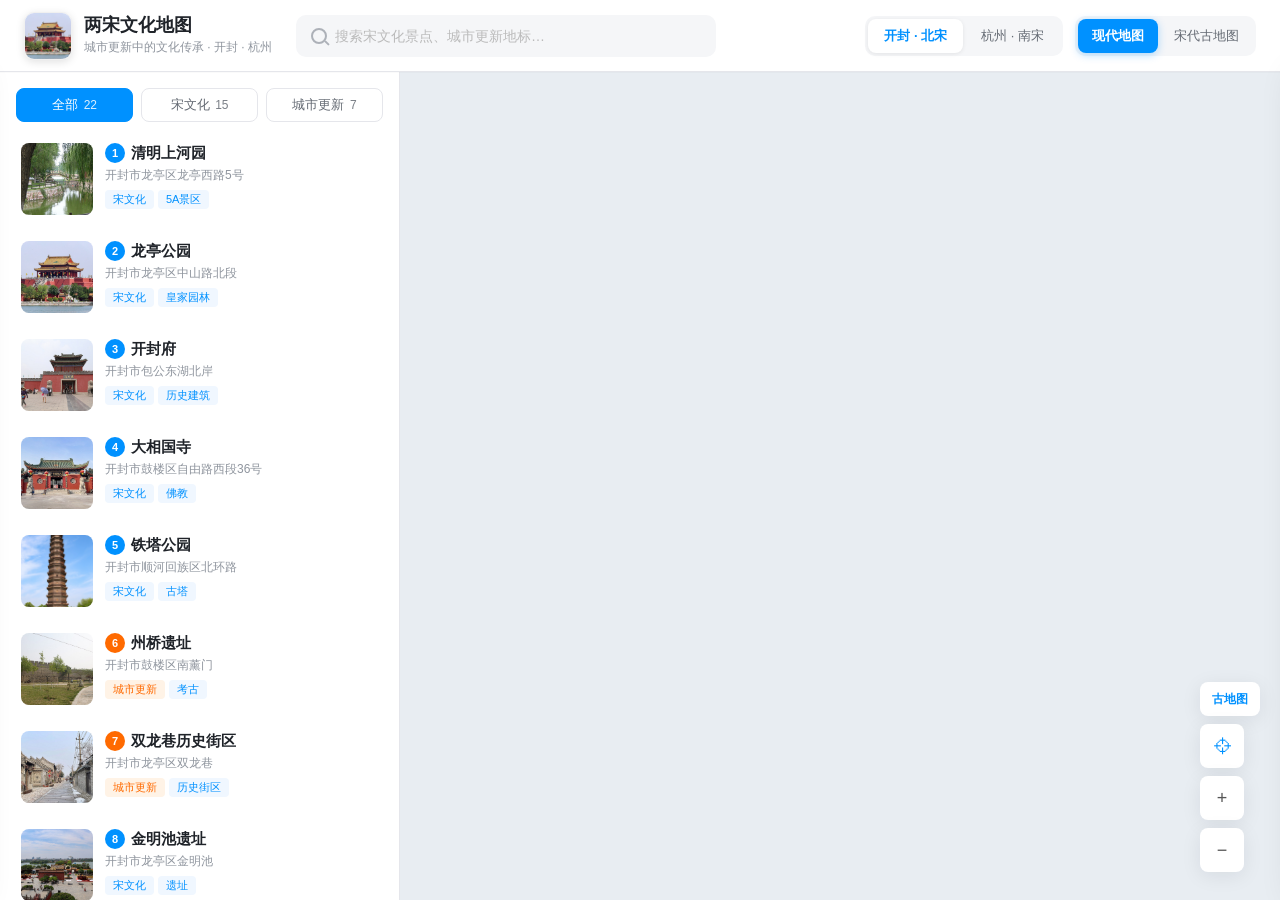
==== index.html @ a97dafaa "Add 两宋文化地图 website with Kaifeng and Hangzhou POIs. Co-authored-by: Cursor <cursoragent@cursor.com>" ====
<!DOCTYPE html>
<html lang="zh-CN">
<head>
  <meta charset="UTF-8">
  <meta name="viewport" content="width=device-width, initial-scale=1.0">
  <title>两宋文化地图 · 城市更新中的文化传承</title>
  <link rel="stylesheet" href="https://unpkg.com/leaflet@1.9.4/dist/leaflet.css" crossorigin="">
  <link rel="stylesheet" href="css/style.css">
</head>
<body>
  <div id="app">
    <!-- 加载页 -->
    <div id="loading" class="loading-overlay">
      <div class="loading-logo">两宋<span>文化地图</span></div>
      <div class="spinner"></div>
      <div class="loading-text">正在加载地图…</div>
    </div>

    <!-- 顶部导航 -->
    <header class="site-header">
      <div class="brand">
        <img class="brand-logo" src="image/brand-logo.jpg" alt="两宋文化">
        <div class="brand-text">
          <h1>两宋文化地图</h1>
          <p>城市更新中的文化传承 · 开封 · 杭州</p>
        </div>
      </div>

      <div class="header-search">
        <div id="search-box" class="search-box">
          <span class="search-icon" aria-hidden="true"></span>
          <input id="search-input" type="text" placeholder="搜索宋文化景点、城市更新地标…" autocomplete="off">
          <button id="search-clear" class="search-clear" type="button" title="清除" hidden>×</button>
        </div>
        <div id="search-dropdown" class="search-dropdown" hidden></div>
      </div>

      <div class="header-actions">
        <div class="city-tabs">
          <button class="city-tab active" data-city="kaifeng">开封 · 北宋</button>
          <button class="city-tab" data-city="hangzhou">杭州 · 南宋</button>
        </div>
        <div id="map-mode-bar" class="map-mode-bar">
          <button class="mode-tab active" data-mode="modern">
            <span>现代地图</span>
          </button>
          <button class="mode-tab" data-mode="ancient">
            <span>宋代古地图</span>
          </button>
        </div>
      </div>
    </header>

    <div class="workspace">
      <!-- 左侧边栏 -->
      <aside class="sidebar">
        <div class="sidebar-filters">
          <button class="chip active" data-filter="all">全部 <span class="count" id="count-all">14</span></button>
          <button class="chip" data-filter="song">宋文化 <span class="count" id="count-song">10</span></button>
          <button class="chip" data-filter="renewal">城市更新 <span class="count" id="count-renewal">4</span></button>
        </div>

        <div id="poi-list" class="poi-list"></div>

        <!-- 预览卡片（点击标记后） -->
        <div id="bottom-sheet" class="preview-card">
          <button id="sheet-close" class="sheet-close" title="关闭">×</button>
          <div class="sheet-content">
            <div class="sheet-header">
              <img id="sheet-thumb" class="sheet-thumb" src="" alt="">
              <div class="sheet-info">
                <div class="sheet-name">
                  <span id="sheet-name"></span>
                  <span id="sheet-rating" class="sheet-rating"></span>
                </div>
                <div id="sheet-tags" class="sheet-tags"></div>
                <div id="sheet-address" class="sheet-address"></div>
              </div>
            </div>
            <p id="sheet-intro" class="sheet-intro"></p>
            <div class="sheet-actions">
              <button id="btn-guide" class="btn btn-primary">游览攻略</button>
              <button id="btn-nav" class="btn btn-outline">定位到此</button>
            </div>
          </div>
        </div>
      </aside>

      <!-- 地图主区 -->
      <main class="map-stage">
        <div id="map-container"></div>
        <div id="ancient-map-container" class="ancient-map-container" aria-hidden="true"></div>

        <div class="map-controls">
          <button id="btn-map-mode" class="ctrl-btn map-mode-btn" title="切换地图">
            <span id="mode-label" class="mode-label">古地图</span>
          </button>
          <button id="btn-locate" class="ctrl-btn locate" title="回到城市中心">⌖</button>
          <button id="btn-zoom-in" class="ctrl-btn" title="放大">+</button>
          <button id="btn-zoom-out" class="ctrl-btn" title="缩小">−</button>
        </div>
      </main>
    </div>

    <!-- 详情面板（右侧抽屉） -->
    <div id="detail-panel" class="detail-panel">
      <div class="detail-hero">
        <button id="detail-back" class="detail-back" title="关闭">←</button>
        <img id="detail-hero-img" src="" alt="">
        <div class="detail-hero-overlay"></div>
        <div id="detail-hero-title" class="detail-hero-title"></div>
      </div>
      <div class="detail-body">
        <div id="detail-meta" class="detail-meta"></div>
        <div class="detail-section">
          <h3>景点介绍</h3>
          <p id="detail-intro"></p>
        </div>
        <div class="detail-section">
          <h3>游览攻略</h3>
          <p id="detail-guide"></p>
        </div>
        <div id="detail-renewal-section" class="detail-section">
          <div class="renewal-box">
            <h4>城市更新</h4>
            <p id="detail-renewal"></p>
          </div>
        </div>
      </div>
    </div>

    <!-- 搜索面板 -->
    <div id="search-panel" class="search-panel">
      <div class="search-panel-header">
        <input id="search-panel-input" type="text" placeholder="搜索景点名称、标签…">
        <button id="search-cancel">关闭</button>
      </div>
      <div id="search-results" class="search-results"></div>
    </div>
  </div>

  <script src="https://unpkg.com/leaflet@1.9.4/dist/leaflet.js" crossorigin=""></script>
  <script src="js/config.js"></script>
  <script src="js/data.js"></script>
  <script src="js/ancient-maps.js"></script>
  <script src="js/app.js"></script>
</body>
</html>
---- css/style.css ----
/* 两宋文化地图 · 桌面网站布局 */
*, *::before, *::after { box-sizing: border-box; margin: 0; padding: 0; }

:root {
  --amap-blue: #0091ff;
  --amap-blue-dark: #0078d4;
  --amap-orange: #ff6a00;
  --amap-bg: #eef1f5;
  --amap-text: #1f2329;
  --amap-text-sub: #646a73;
  --amap-text-light: #8f959e;
  --amap-border: #e5e6eb;
  --amap-shadow: 0 4px 20px rgba(15, 23, 42, .08);
  --header-h: 72px;
  --sidebar-w: 400px;
  --detail-w: 440px;
}

html, body {
  width: 100%;
  height: 100%;
  font-family: "Microsoft YaHei", "PingFang SC", "Segoe UI", sans-serif;
  font-size: 14px;
  color: var(--amap-text);
  background: var(--amap-bg);
  overflow: hidden;
  -webkit-font-smoothing: antialiased;
}

#app {
  width: 100%;
  height: 100%;
  display: flex;
  flex-direction: column;
  position: relative;
}

/* ===== 顶部导航 ===== */
.site-header {
  height: var(--header-h);
  flex-shrink: 0;
  display: flex;
  align-items: center;
  gap: 24px;
  padding: 0 24px;
  background: #fff;
  border-bottom: 1px solid var(--amap-border);
  box-shadow: 0 1px 0 rgba(0,0,0,.02);
  z-index: 200;
}

.brand {
  display: flex;
  align-items: center;
  gap: 12px;
  flex-shrink: 0;
}
.brand-logo {
  width: 48px;
  height: 48px;
  border-radius: 10px;
  object-fit: cover;
  flex-shrink: 0;
  box-shadow: 0 2px 8px rgba(0,0,0,.12);
  border: 1px solid rgba(0,0,0,.06);
}
.brand-mark {
  display: none;
}
.brand-text h1 {
  font-size: 18px;
  font-weight: 700;
  line-height: 1.2;
  color: var(--amap-text);
}
.brand-text p {
  font-size: 12px;
  color: var(--amap-text-light);
  margin-top: 2px;
}

.header-search {
  flex: 1;
  max-width: 420px;
  position: relative;
  z-index: 220;
}
.search-box {
  display: flex;
  align-items: center;
  background: #f5f6f8;
  border: 1px solid transparent;
  border-radius: 10px;
  height: 42px;
  padding: 0 10px 0 14px;
  gap: 8px;
  transition: border-color .2s, background .2s, box-shadow .2s;
}
.search-box:hover,
.search-box:focus-within {
  background: #fff;
  border-color: #c9e4ff;
  box-shadow: 0 2px 10px rgba(0, 145, 255, 0.12);
}
.search-box .search-icon {
  width: 16px;
  height: 16px;
  flex-shrink: 0;
  border: 2px solid var(--amap-text-light);
  border-radius: 50%;
  position: relative;
  opacity: .7;
}
.search-box .search-icon::after {
  content: '';
  position: absolute;
  width: 6px;
  height: 2px;
  background: var(--amap-text-light);
  right: -5px;
  bottom: -2px;
  transform: rotate(45deg);
  border-radius: 1px;
}
.search-box input {
  flex: 1;
  border: none;
  outline: none;
  font-size: 14px;
  background: transparent;
  color: var(--amap-text);
  min-width: 0;
}
.search-box input::placeholder { color: #bbb; }
.search-clear {
  width: 22px;
  height: 22px;
  border: none;
  border-radius: 50%;
  background: #e8e8e8;
  color: #666;
  font-size: 14px;
  line-height: 1;
  cursor: pointer;
  flex-shrink: 0;
  display: flex;
  align-items: center;
  justify-content: center;
}
.search-clear:hover { background: #ddd; }
.search-clear[hidden] { display: none; }

.search-dropdown {
  position: absolute;
  top: calc(100% + 6px);
  left: 0;
  right: 0;
  max-height: 420px;
  overflow-y: auto;
  background: #fff;
  border: 1px solid var(--amap-border);
  border-radius: 12px;
  box-shadow: 0 12px 32px rgba(15, 23, 42, 0.14);
  padding: 6px 0;
}
.search-dropdown[hidden] { display: none; }
.search-dropdown .search-item {
  display: flex;
  align-items: center;
  gap: 12px;
  padding: 10px 14px;
  cursor: pointer;
  transition: background .15s;
}
.search-dropdown .search-item:hover {
  background: #f0f7ff;
}
.search-dropdown .search-item-num {
  display: inline-flex;
  align-items: center;
  justify-content: center;
  min-width: 18px;
  height: 18px;
  margin-right: 6px;
  border-radius: 50%;
  background: var(--amap-blue);
  color: #fff;
  font-size: 11px;
  font-weight: 700;
}
.search-dropdown .search-empty {
  padding: 24px 16px;
  text-align: center;
  color: var(--amap-text-light);
  font-size: 13px;
}

.ancient-pin.focused .poi-photo-pin {
  transform: translateY(-4px) scale(1.12);
}
.ancient-pin.focused .poi-photo-head {
  box-shadow:
    0 0 0 3px #fff,
    0 0 0 5px var(--pin-color, #0091ff),
    0 6px 16px rgba(0, 0, 0, 0.35);
}

.header-actions {
  display: flex;
  align-items: center;
  gap: 12px;
  margin-left: auto;
  flex-shrink: 0;
}

.city-tabs {
  display: flex;
  background: #f5f6f8;
  border-radius: 10px;
  padding: 3px;
  gap: 2px;
}
.city-tab {
  padding: 8px 16px;
  border: none;
  background: transparent;
  font-size: 13px;
  font-weight: 500;
  color: var(--amap-text-sub);
  cursor: pointer;
  border-radius: 8px;
  transition: all .2s;
}
.city-tab.active {
  background: #fff;
  color: var(--amap-blue);
  font-weight: 600;
  box-shadow: 0 1px 4px rgba(0,0,0,.08);
}
body.ancient-theme .city-tab.active {
  color: #8b4513;
}

.map-mode-bar {
  display: flex;
  background: #f5f6f8;
  border-radius: 10px;
  padding: 3px;
  gap: 2px;
}
.mode-tab {
  display: flex;
  align-items: center;
  gap: 6px;
  padding: 8px 14px;
  border: none;
  background: transparent;
  border-radius: 8px;
  font-size: 13px;
  font-weight: 500;
  color: var(--amap-text-sub);
  cursor: pointer;
  white-space: nowrap;
  transition: all .2s;
}
.mode-tab-icon { font-size: 14px; }
.mode-tab.active {
  background: var(--amap-blue);
  color: #fff;
  font-weight: 600;
  box-shadow: 0 2px 8px rgba(0, 145, 255, 0.3);
}
body.ancient-theme .mode-tab.active {
  background: #8b4513;
  box-shadow: 0 2px 8px rgba(139, 69, 19, 0.3);
}

/* ===== 工作区 ===== */
.workspace {
  flex: 1;
  min-height: 0;
  display: flex;
  position: relative;
}

/* ===== 左侧边栏 ===== */
.sidebar {
  width: var(--sidebar-w);
  flex-shrink: 0;
  background: #fff;
  border-right: 1px solid var(--amap-border);
  display: flex;
  flex-direction: column;
  z-index: 50;
  position: relative;
}

.sidebar-filters {
  display: flex;
  gap: 8px;
  padding: 16px 16px 8px;
  flex-shrink: 0;
}
.chip {
  flex: 1;
  padding: 7px 10px;
  border-radius: 8px;
  border: 1px solid var(--amap-border);
  background: #fff;
  font-size: 13px;
  color: var(--amap-text-sub);
  cursor: pointer;
  white-space: nowrap;
  transition: all .2s;
}
.chip:hover { border-color: #b8d9ff; color: var(--amap-blue); }
.chip.active {
  background: var(--amap-blue);
  color: #fff;
  border-color: var(--amap-blue);
}
body.ancient-theme .chip.active {
  background: #8b4513;
  border-color: #8b4513;
}
.chip .count { margin-left: 2px; opacity: .85; font-size: 12px; }

.poi-list {
  flex: 1;
  overflow-y: auto;
  padding: 0 8px 16px;
}
.poi-item {
  display: flex;
  gap: 12px;
  padding: 12px;
  border-radius: 10px;
  cursor: pointer;
  transition: background .15s;
  border: 1px solid transparent;
}
.poi-item:hover { background: #f7f8fa; }
.poi-item.active {
  background: #f0f7ff;
  border-color: #c9e4ff;
}
body.ancient-theme .poi-item.active {
  background: #fff8f0;
  border-color: #ffe0c0;
}
.poi-item-thumb {
  width: 72px;
  height: 72px;
  border-radius: 8px;
  object-fit: cover;
  flex-shrink: 0;
  background: #eee;
}
.poi-item-body { flex: 1; min-width: 0; }
.poi-item-title {
  font-size: 15px;
  font-weight: 600;
  margin-bottom: 4px;
  display: flex;
  align-items: center;
  gap: 6px;
}
.poi-item-title .idx {
  width: 20px;
  height: 20px;
  border-radius: 50%;
  background: var(--amap-blue);
  color: #fff;
  font-size: 11px;
  display: inline-flex;
  align-items: center;
  justify-content: center;
  flex-shrink: 0;
}
.poi-item-title .idx.renewal { background: var(--amap-orange); }
.poi-item-addr {
  font-size: 12px;
  color: var(--amap-text-light);
  margin-bottom: 6px;
  white-space: nowrap;
  overflow: hidden;
  text-overflow: ellipsis;
}
.poi-item-tags { display: flex; flex-wrap: wrap; gap: 4px; }

.preview-card {
  display: none;
  position: absolute;
  left: 12px;
  right: 12px;
  bottom: 12px;
  background: #fff;
  border-radius: 12px;
  box-shadow: 0 8px 32px rgba(0,0,0,.16);
  border: 1px solid var(--amap-border);
  z-index: 60;
  max-height: 42%;
  overflow: hidden;
}
.preview-card.open { display: block; }
.sheet-content { padding: 16px; overflow-y: auto; max-height: 100%; }
.sheet-header { display: flex; gap: 12px; margin-bottom: 12px; }
.sheet-thumb {
  width: 96px;
  height: 96px;
  border-radius: 8px;
  object-fit: cover;
  flex-shrink: 0;
  background: #eee;
}
.sheet-info { flex: 1; min-width: 0; }
.sheet-name {
  font-size: 18px;
  font-weight: 700;
  margin-bottom: 6px;
  display: flex;
  align-items: center;
  gap: 8px;
  flex-wrap: wrap;
}
.sheet-rating {
  display: inline-flex;
  align-items: center;
  gap: 2px;
  background: #fff7e6;
  color: var(--amap-orange);
  font-size: 12px;
  font-weight: 600;
  padding: 2px 8px;
  border-radius: 4px;
}
.sheet-tags { display: flex; flex-wrap: wrap; gap: 4px; margin: 6px 0; }
.tag {
  font-size: 11px;
  padding: 2px 8px;
  border-radius: 4px;
  background: #f0f7ff;
  color: var(--amap-blue);
}
.tag.renewal { background: #fff3e6; color: var(--amap-orange); }
.sheet-address {
  font-size: 12px;
  color: var(--amap-text-light);
  display: flex;
  align-items: flex-start;
  gap: 4px;
  line-height: 1.4;
}
.sheet-intro {
  font-size: 13px;
  color: var(--amap-text-sub);
  line-height: 1.7;
  margin-bottom: 14px;
  display: -webkit-box;
  -webkit-line-clamp: 4;
  -webkit-box-orient: vertical;
  overflow: hidden;
}
.sheet-actions { display: flex; gap: 10px; }
.btn {
  flex: 1;
  height: 40px;
  border-radius: 8px;
  border: none;
  font-size: 14px;
  font-weight: 600;
  cursor: pointer;
  display: flex;
  align-items: center;
  justify-content: center;
  gap: 4px;
  transition: opacity .15s;
}
.btn:hover { opacity: .9; }
.btn-primary { background: var(--amap-blue); color: #fff; }
body.ancient-theme .btn-primary { background: #8b4513; }
.btn-outline { background: #f5f6f8; color: var(--amap-text); }
.sheet-close {
  position: absolute;
  top: 10px;
  right: 10px;
  width: 28px;
  height: 28px;
  border: none;
  background: rgba(0,0,0,.05);
  border-radius: 50%;
  font-size: 16px;
  cursor: pointer;
  color: #666;
  display: flex;
  align-items: center;
  justify-content: center;
  z-index: 10;
}
.sheet-close:hover { background: rgba(0,0,0,.1); }

/* ===== 地图主区 ===== */
.map-stage {
  flex: 1;
  min-width: 0;
  position: relative;
  background: #dce8f0;
}

#map-container {
  width: 100%;
  height: 100%;
  position: absolute;
  inset: 0;
  z-index: 1;
  background: #e8edf2;
}
#map-container .leaflet-container {
  width: 100%;
  height: 100%;
  font-family: inherit;
  background: #e8edf2;
}
.leaflet-poi-marker {
  background: transparent !important;
  border: none !important;
}
.leaflet-control-attribution {
  font-size: 11px;
  background: rgba(255,255,255,.85) !important;
}

/* 统一样式 · 景点实拍图标记 */
.poi-photo-marker {
  display: flex;
  flex-direction: column;
  align-items: center;
  cursor: pointer;
  user-select: none;
}
.poi-photo-marker:hover .poi-photo-pin {
  transform: translateY(-2px) scale(1.06);
}
.poi-photo-pin {
  --pin-color: #0091ff;
  position: relative;
  width: 46px;
  height: 54px;
  transition: transform .15s ease;
}
.poi-photo-pin.is-renewal { --pin-color: #ff6a00; }
.poi-photo-pin.is-song { --pin-color: #0091ff; }

.poi-photo-head {
  width: 42px;
  height: 42px;
  margin: 0 auto;
  border-radius: 50%;
  overflow: hidden;
  background: #eee;
  border: 3px solid #fff;
  box-shadow:
    0 0 0 2px var(--pin-color),
    0 3px 10px rgba(0, 0, 0, 0.28);
}
.poi-photo-head img {
  width: 100%;
  height: 100%;
  object-fit: cover;
  display: block;
}
.poi-photo-pin::after {
  content: '';
  position: absolute;
  left: 50%;
  bottom: 2px;
  transform: translateX(-50%);
  width: 0;
  height: 0;
  border-left: 8px solid transparent;
  border-right: 8px solid transparent;
  border-top: 11px solid var(--pin-color);
  filter: drop-shadow(0 2px 2px rgba(0,0,0,.15));
}
.poi-photo-index {
  position: absolute;
  top: -2px;
  right: -2px;
  min-width: 18px;
  height: 18px;
  padding: 0 4px;
  border-radius: 9px;
  background: var(--pin-color);
  color: #fff;
  font-size: 11px;
  font-weight: 700;
  line-height: 18px;
  text-align: center;
  border: 2px solid #fff;
  box-shadow: 0 1px 4px rgba(0,0,0,.2);
  z-index: 2;
}
.poi-photo-label {
  margin-top: 4px;
  max-width: 104px;
  padding: 3px 8px;
  border-radius: 4px;
  background: rgba(255, 255, 255, 0.96);
  border: 1px solid rgba(0, 0, 0, 0.08);
  font-size: 11px;
  font-weight: 600;
  color: #333;
  text-align: center;
  white-space: nowrap;
  overflow: hidden;
  text-overflow: ellipsis;
  box-shadow: 0 1px 4px rgba(0, 0, 0, 0.12);
}
.ancient-pin .poi-photo-marker { pointer-events: auto; }
.ancient-pin:hover { z-index: 30; }
#map-container.hidden-mode {
  visibility: hidden;
  pointer-events: none;
}

#map-fallback {
  display: none;
  position: absolute;
  inset: 0;
  z-index: 3;
  background: linear-gradient(135deg, #c8dce8, #e8f0e8);
  align-items: center;
  justify-content: center;
  flex-direction: column;
  gap: 12px;
  text-align: center;
  padding: 24px;
}
#map-fallback.show { display: flex; }
#map-fallback h3 { font-size: 18px; }
#map-fallback p { font-size: 13px; color: #666; max-width: 360px; line-height: 1.6; }
#map-fallback code {
  background: rgba(0,0,0,.06);
  padding: 2px 6px;
  border-radius: 4px;
}

.map-controls {
  position: absolute;
  right: 20px;
  bottom: 28px;
  z-index: 100;
  display: flex;
  flex-direction: column;
  gap: 8px;
}
.ctrl-btn {
  width: 44px;
  height: 44px;
  background: #fff;
  border: none;
  border-radius: 8px;
  box-shadow: var(--amap-shadow);
  display: flex;
  align-items: center;
  justify-content: center;
  font-size: 18px;
  cursor: pointer;
  color: #555;
  transition: background .15s;
}
.ctrl-btn:hover { background: #f5f6f8; }
.ctrl-btn.locate { color: var(--amap-blue); }
.map-mode-btn {
  width: auto !important;
  min-width: 52px;
  height: auto !important;
  padding: 10px 12px;
}
.map-mode-btn .mode-label {
  font-size: 12px;
  font-weight: 600;
  color: var(--amap-blue);
  line-height: 1.2;
}

/* ===== 详情抽屉（右侧） ===== */
.detail-panel {
  position: absolute;
  top: var(--header-h);
  right: 0;
  bottom: 0;
  width: var(--detail-w);
  z-index: 250;
  background: #fff;
  box-shadow: -8px 0 32px rgba(0,0,0,.12);
  transform: translateX(105%);
  transition: transform .35s cubic-bezier(.4,0,.2,1);
  display: flex;
  flex-direction: column;
  overflow: hidden;
}
.detail-panel.open { transform: translateX(0); }
.detail-hero {
  position: relative;
  height: 240px;
  flex-shrink: 0;
}
.detail-hero img {
  width: 100%;
  height: 100%;
  object-fit: cover;
}
.detail-hero-overlay {
  position: absolute;
  inset: 0;
  background: linear-gradient(transparent 35%, rgba(0,0,0,.55));
}
.detail-back {
  position: absolute;
  top: 16px;
  left: 16px;
  width: 36px;
  height: 36px;
  background: rgba(255,255,255,.95);
  border: none;
  border-radius: 50%;
  font-size: 18px;
  cursor: pointer;
  display: flex;
  align-items: center;
  justify-content: center;
  box-shadow: 0 2px 8px rgba(0,0,0,.15);
  z-index: 5;
}
.detail-back:hover { background: #fff; }
.detail-hero-title {
  position: absolute;
  bottom: 18px;
  left: 20px;
  right: 20px;
  color: #fff;
  font-size: 24px;
  font-weight: 700;
  text-shadow: 0 1px 4px rgba(0,0,0,.4);
}
.detail-body {
  flex: 1;
  overflow-y: auto;
  padding: 20px;
}
.detail-meta {
  display: flex;
  align-items: center;
  gap: 10px;
  margin-bottom: 18px;
  flex-wrap: wrap;
}
.detail-section { margin-bottom: 22px; }
.detail-section h3 {
  font-size: 16px;
  font-weight: 700;
  margin-bottom: 10px;
  display: flex;
  align-items: center;
  gap: 8px;
}
.detail-section h3::before {
  content: '';
  width: 3px;
  height: 16px;
  background: var(--amap-blue);
  border-radius: 2px;
}
body.ancient-theme .detail-section h3::before { background: #8b4513; }
.detail-section p {
  font-size: 14px;
  color: var(--amap-text-sub);
  line-height: 1.8;
}
.renewal-box {
  background: linear-gradient(135deg, #fff8f0, #fff3e6);
  border: 1px solid #ffe0c0;
  border-radius: 10px;
  padding: 16px;
}
.renewal-box h4 {
  font-size: 14px;
  color: var(--amap-orange);
  margin-bottom: 8px;
}
.renewal-box p {
  font-size: 13px;
  color: #886644;
  line-height: 1.7;
}

/* ===== 搜索面板 ===== */
.search-panel {
  position: absolute;
  top: var(--header-h);
  left: 0;
  width: var(--sidebar-w);
  bottom: 0;
  z-index: 300;
  background: #fff;
  border-right: 1px solid var(--amap-border);
  transform: translateX(-105%);
  transition: transform .3s ease;
  display: flex;
  flex-direction: column;
  box-shadow: 8px 0 24px rgba(0,0,0,.08);
}
.search-panel.open { transform: translateX(0); }
.search-panel-header {
  display: flex;
  align-items: center;
  gap: 10px;
  padding: 16px;
  border-bottom: 1px solid var(--amap-border);
  flex-shrink: 0;
}
.search-panel-header input {
  flex: 1;
  height: 40px;
  border: 1px solid var(--amap-border);
  background: #f5f6f8;
  border-radius: 8px;
  padding: 0 12px;
  font-size: 14px;
  outline: none;
}
.search-panel-header input:focus {
  border-color: var(--amap-blue);
  background: #fff;
}
.search-panel-header button {
  border: none;
  background: none;
  font-size: 14px;
  color: var(--amap-blue);
  cursor: pointer;
  padding: 8px;
  white-space: nowrap;
}
.search-results { flex: 1; overflow-y: auto; padding: 8px 0; }
.search-item {
  display: flex;
  align-items: center;
  gap: 12px;
  padding: 12px 16px;
  cursor: pointer;
  transition: background .15s;
}
.search-item:hover { background: #f5f6f8; }
.search-item-thumb {
  width: 48px;
  height: 48px;
  border-radius: 8px;
  object-fit: cover;
  flex-shrink: 0;
  background: #eee;
}
.search-item-icon { display: none; }
.search-item-name { font-size: 15px; font-weight: 500; }
.search-item-addr { font-size: 12px; color: var(--amap-text-light); margin-top: 2px; }
.search-empty {
  text-align: center;
  padding: 60px 20px;
  color: var(--amap-text-light);
}

/* ===== 加载 ===== */
.loading-overlay {
  position: absolute;
  inset: 0;
  z-index: 500;
  background: #fff;
  display: flex;
  flex-direction: column;
  align-items: center;
  justify-content: center;
  gap: 16px;
  transition: opacity .4s, visibility .4s;
}
.loading-overlay.hidden {
  opacity: 0;
  visibility: hidden;
  pointer-events: none;
}
.loading-logo {
  font-size: 32px;
  font-weight: 800;
  color: var(--amap-blue);
  letter-spacing: 2px;
}
.loading-logo span { color: var(--amap-orange); }
.spinner {
  width: 36px;
  height: 36px;
  border: 3px solid #e8e8e8;
  border-top-color: var(--amap-blue);
  border-radius: 50%;
  animation: spin .8s linear infinite;
}
@keyframes spin { to { transform: rotate(360deg); } }
.loading-text { font-size: 13px; color: var(--amap-text-light); }

/* ===== Fallback 现代地图 ===== */
.fallback-map { background: #e8ede8; overflow: hidden; }
.fallback-map-bg {
  position: absolute;
  inset: 0;
  background: linear-gradient(180deg, #dce8f0 0%, #e8f0e4 40%, #e4ebe0 100%);
}
.fallback-map-grid {
  position: absolute;
  inset: 0;
  background-image:
    linear-gradient(rgba(0,0,0,.03) 1px, transparent 1px),
    linear-gradient(90deg, rgba(0,0,0,.03) 1px, transparent 1px);
  background-size: 48px 48px;
}
.fallback-map-roads {
  position: absolute;
  inset: 0;
  background:
    linear-gradient(75deg, transparent 48%, rgba(255,255,255,.7) 49%, rgba(255,255,255,.7) 51%, transparent 52%),
    linear-gradient(-15deg, transparent 58%, rgba(255,255,255,.5) 59%, rgba(255,255,255,.5) 61%, transparent 62%),
    linear-gradient(0deg, transparent 35%, rgba(255,255,255,.6) 36%, rgba(255,255,255,.6) 38%, transparent 39%);
}
.fallback-water {
  position: absolute;
  bottom: 18%;
  left: 8%;
  right: 35%;
  height: 28%;
  background: rgba(120,180,220,.25);
  border-radius: 50% 60% 40% 70%;
}
.fallback-label {
  position: absolute;
  bottom: 32px;
  left: 50%;
  transform: translateX(-50%);
  background: rgba(255,255,255,.9);
  padding: 8px 18px;
  border-radius: 20px;
  font-size: 13px;
  color: #666;
  box-shadow: 0 2px 8px rgba(0,0,0,.1);
}
.fallback-pin {
  position: absolute;
  transform: translate(-50%, -100%);
  z-index: 10;
  cursor: pointer;
  display: flex;
  flex-direction: column;
  align-items: center;
}
.fallback-pin:hover { z-index: 20; }
.fallback-pin-dot {
  width: 30px;
  height: 30px;
  border: 3px solid #fff;
  border-radius: 50% 50% 50% 0;
  transform: rotate(-45deg);
  box-shadow: 0 2px 8px rgba(0,0,0,.25);
  display: flex;
  align-items: center;
  justify-content: center;
}
.fallback-pin-num {
  transform: rotate(45deg);
  color: #fff;
  font-size: 12px;
  font-weight: 700;
}
.fallback-pin-name {
  margin-top: 4px;
  background: rgba(255,255,255,.95);
  padding: 3px 8px;
  border-radius: 4px;
  font-size: 12px;
  font-weight: 600;
  white-space: nowrap;
  box-shadow: 0 1px 4px rgba(0,0,0,.12);
}

/* ===== 古地图 ===== */
.ancient-map-container {
  display: none;
  position: absolute;
  inset: 0;
  z-index: 2;
  background: #c4a574;
  overflow: hidden;
}
.ancient-map-container.active { display: block; }
.ancient-viewport {
  width: 100%;
  height: 100%;
  overflow: hidden;
  cursor: grab;
  touch-action: none;
  display: flex;
  align-items: center;
  justify-content: center;
}
.ancient-viewport:active { cursor: grabbing; }
.ancient-inner {
  position: relative;
  width: min(920px, 86%);
  height: auto;
  transform-origin: center center;
  will-change: transform;
}
.ancient-img-wrap {
  position: relative;
  width: 100%;
  line-height: 0;
  border-radius: 2px;
  overflow: visible;
  box-shadow: 0 8px 40px rgba(60, 40, 20, 0.35);
  border: 4px solid #e8d9b8;
  background: #d4c4a0;
}
.ancient-pins-layer {
  position: absolute;
  left: 0;
  top: 0;
  width: 100%;
  height: 100%;
  pointer-events: none;
  z-index: 10;
}
.ancient-map-img {
  width: 100%;
  height: auto;
  display: block;
  max-height: none;
  object-fit: contain;
  background: #d4c4a0;
  user-select: none;
  -webkit-user-drag: none;
}
.ancient-map-caption {
  position: absolute;
  left: 0;
  right: 0;
  bottom: 0;
  padding: 14px 18px;
  background: linear-gradient(transparent, rgba(40, 24, 10, 0.72));
  color: #f4e8d0;
  display: flex;
  flex-direction: column;
  gap: 2px;
  font-family: KaiTi, STKaiti, "Songti SC", serif;
  line-height: 1.4;
}
.ancient-map-caption strong {
  font-size: 18px;
  font-weight: 700;
}
.ancient-map-caption span {
  font-size: 12px;
  opacity: .85;
}
.ancient-svg-wrap { display: none; }
.ancient-pins-layer .ancient-pin { pointer-events: auto; }
.ancient-pin {
  position: absolute;
  /* 针尖对准坐标点（底图文字位置） */
  transform: translate(-50%, -100%);
  z-index: 20;
  cursor: pointer;
  display: flex;
  flex-direction: column;
  align-items: center;
}
.ancient-pin:hover { z-index: 40; }
.ancient-pin .poi-photo-pin {
  /* 古地图上略缩小，少挡标注 */
  transform: scale(0.92);
  transform-origin: bottom center;
}
.ancient-pin .poi-photo-label {
  background: rgba(255, 252, 245, 0.98);
  border-color: #c4a574;
  font-size: 10px;
  max-width: 88px;
  padding: 2px 6px;
}
.ancient-pin-marker {
  width: 28px;
  height: 28px;
  background: #8b0000;
  border: 2px solid #f4e8d0;
  border-radius: 50%;
  box-shadow: 0 2px 6px rgba(0,0,0,.35);
  display: flex;
  align-items: center;
  justify-content: center;
  color: #f4e8d0;
  font-size: 12px;
  font-weight: 700;
  font-family: KaiTi, STKaiti, serif;
}
.ancient-pin-marker.renewal {
  background: #b45309;
  border-color: #fde8c8;
}
.ancient-pin-name {
  margin-top: 3px;
  background: rgba(244, 232, 208, 0.95);
  border: 1px solid #a08060;
  padding: 2px 8px;
  border-radius: 3px;
  font-size: 11px;
  font-weight: 600;
  font-family: KaiTi, STKaiti, serif;
  color: #3d2817;
  white-space: nowrap;
  box-shadow: 0 1px 4px rgba(60,40,20,.2);
}
.ancient-era-badge {
  position: absolute;
  top: 20px;
  left: 20px;
  z-index: 15;
  background: rgba(244, 232, 208, 0.94);
  border: 1px solid #a08060;
  border-radius: 8px;
  padding: 10px 14px;
  font-size: 13px;
  font-family: KaiTi, STKaiti, serif;
  color: #3d2817;
  box-shadow: 0 2px 8px rgba(60,40,20,.15);
  display: flex;
  flex-direction: column;
  gap: 4px;
}
.ancient-era-badge .era {
  font-size: 12px;
  color: #8b6914;
}

@media (max-width: 1100px) {
  :root {
    --sidebar-w: 340px;
    --detail-w: 380px;
  }
  .brand-text p { display: none; }
  .mode-tab span:not(.mode-tab-icon) { display: none; }
  .mode-tab { padding: 8px 12px; }
}

@media (max-width: 800px) {
  .site-header {
    flex-wrap: wrap;
    height: auto;
    padding: 12px 16px;
    gap: 10px;
  }
  .header-search { order: 3; max-width: none; width: 100%; }
  .header-actions { width: 100%; justify-content: space-between; }
  .workspace { flex-direction: column; }
  .sidebar {
    width: 100%;
    height: 40%;
    border-right: none;
    border-bottom: 1px solid var(--amap-border);
  }
  .map-stage { height: 60%; }
  .detail-panel,
  .search-panel {
    top: 0;
    width: 100%;
  }
}
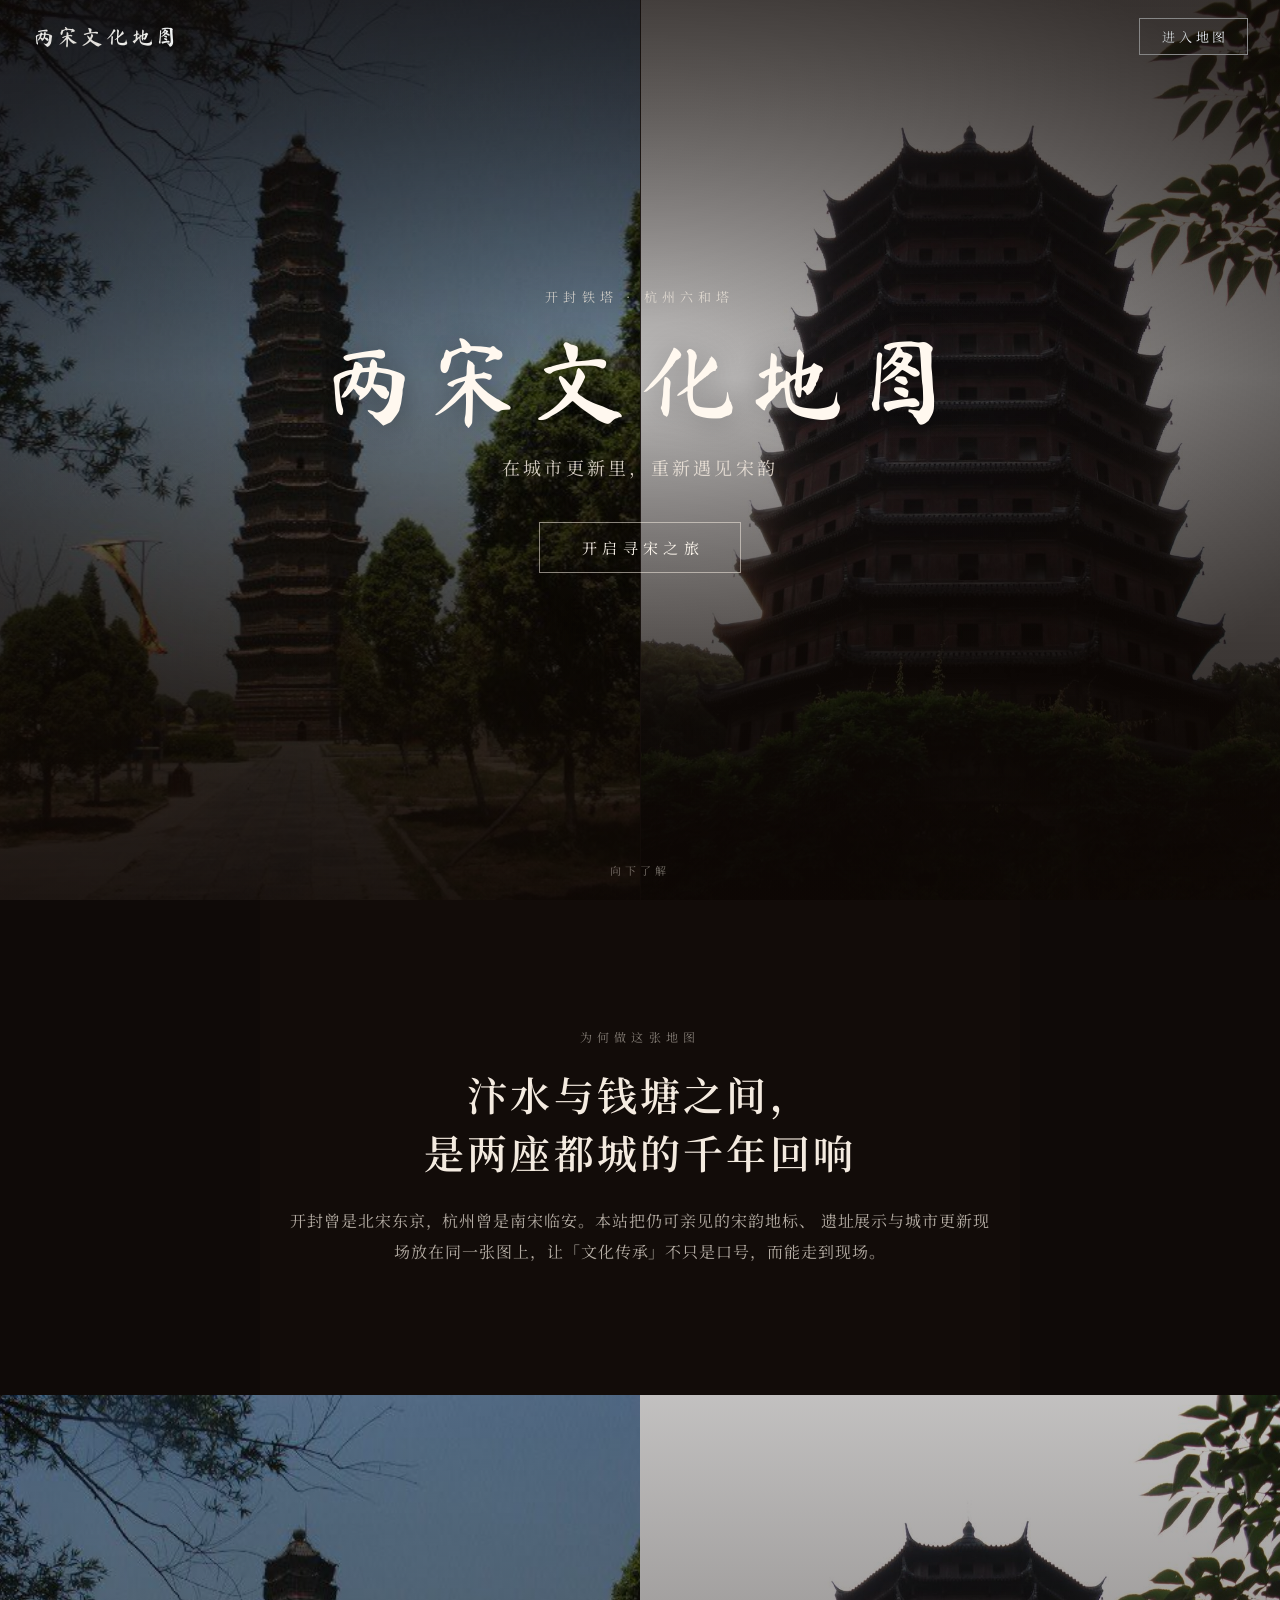
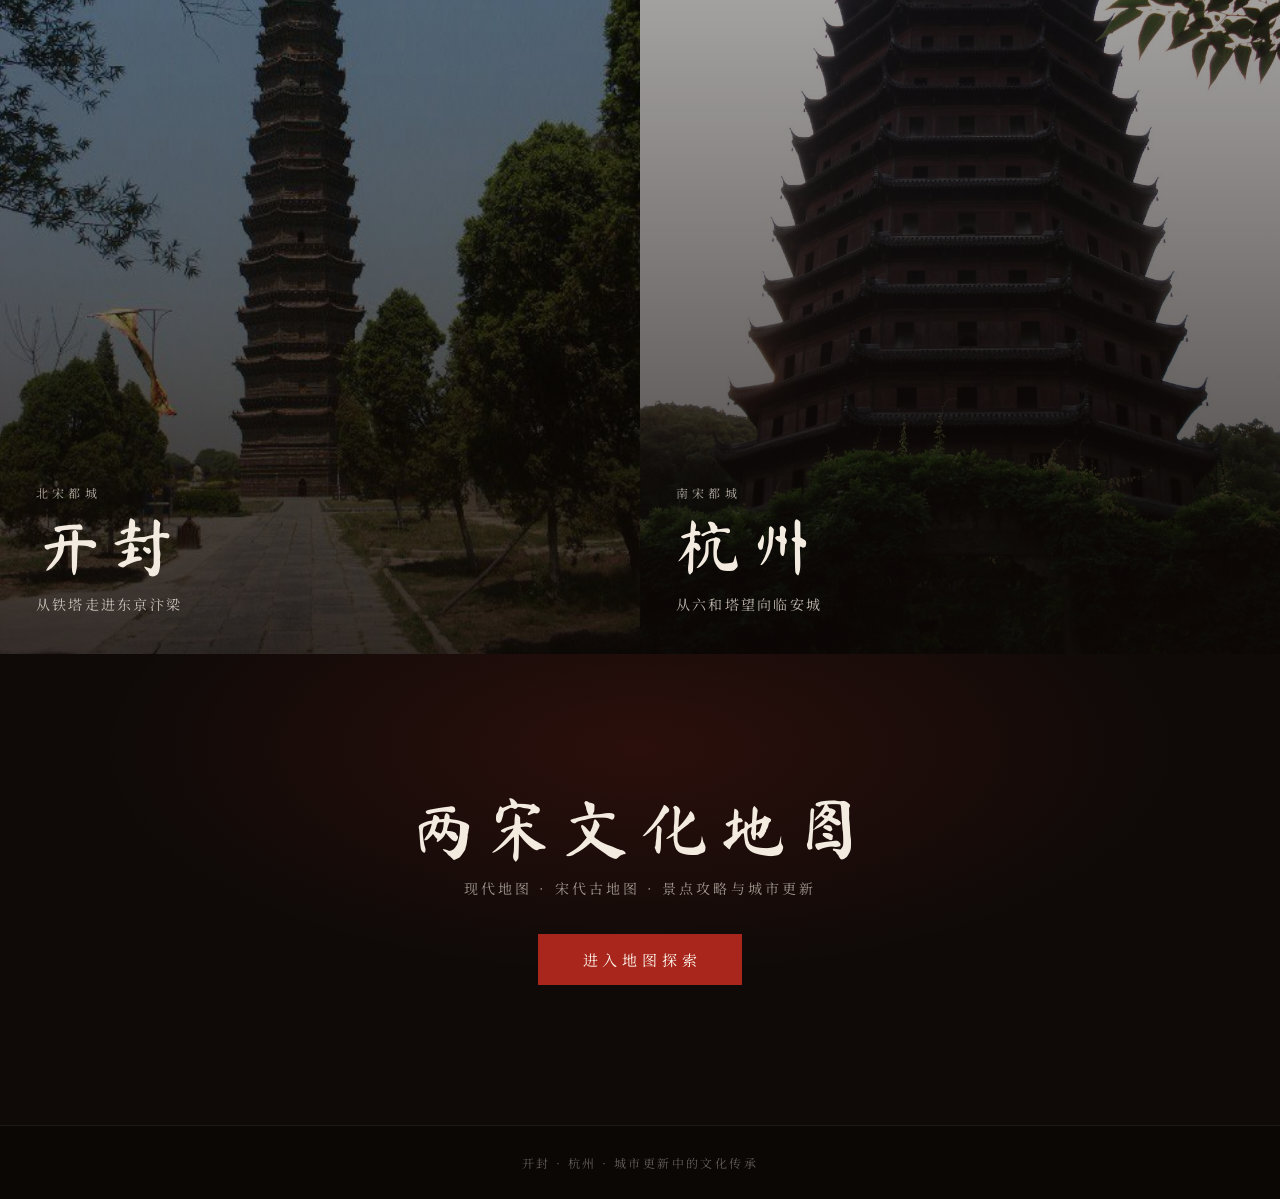
==== commit 9c9c49cc: "Split landing and map pages, expand POIs, and compress images. EOF  Co-authored-by: Cursor <cursorag" ====
--- a/index.html
+++ b/index.html
@@ -4,145 +4,75 @@
   <meta charset="UTF-8">
   <meta name="viewport" content="width=device-width, initial-scale=1.0">
   <title>两宋文化地图 · 城市更新中的文化传承</title>
-  <link rel="stylesheet" href="https://unpkg.com/leaflet@1.9.4/dist/leaflet.css" crossorigin="">
-  <link rel="stylesheet" href="css/style.css">
+  <link rel="preconnect" href="https://fonts.googleapis.com">
+  <link rel="preconnect" href="https://fonts.gstatic.com" crossorigin>
+  <link href="https://fonts.googleapis.com/css2?family=Ma+Shan+Zheng&family=Noto+Serif+SC:wght@400;600;700&display=swap" rel="stylesheet">
+  <link rel="stylesheet" href="css/landing.css">
 </head>
-<body>
-  <div id="app">
-    <!-- 加载页 -->
-    <div id="loading" class="loading-overlay">
-      <div class="loading-logo">两宋<span>文化地图</span></div>
-      <div class="spinner"></div>
-      <div class="loading-text">正在加载地图…</div>
+<body class="page-home">
+  <header class="home-nav">
+    <div class="home-nav-brand">两宋文化地图</div>
+    <a class="home-nav-cta" href="map.html">进入地图</a>
+  </header>
+
+  <!-- 首屏：品牌 + 双塔实景，不出现地图 -->
+  <section class="home-hero">
+    <div class="home-hero-visual" aria-hidden="true">
+      <div class="home-hero-panel">
+        <img src="image/intro-kaifeng.jpg" alt="">
+      </div>
+      <div class="home-hero-panel">
+        <img src="image/intro-hangzhou.jpg" alt="">
+      </div>
+      <div class="home-hero-veil"></div>
     </div>
+    <div class="home-hero-copy">
+      <p class="home-hero-place">开封铁塔 · 杭州六和塔</p>
+      <h1 class="home-hero-brand">两宋文化地图</h1>
+      <p class="home-hero-sub">在城市更新里，重新遇见宋韵</p>
+      <a class="home-hero-cta" href="map.html">开启寻宋之旅</a>
+    </div>
+    <div class="home-hero-scroll" aria-hidden="true">向下了解</div>
+  </section>
 
-    <!-- 顶部导航 -->
-    <header class="site-header">
-      <div class="brand">
-        <img class="brand-logo" src="image/brand-logo.jpg" alt="两宋文化">
-        <div class="brand-text">
-          <h1>两宋文化地图</h1>
-          <p>城市更新中的文化传承 · 开封 · 杭州</p>
-        </div>
+  <section class="home-story">
+    <p class="home-story-kicker">为何做这张地图</p>
+    <h2 class="home-story-title">汴水与钱塘之间，<br>是两座都城的千年回响</h2>
+    <p class="home-story-text">
+      开封曾是北宋东京，杭州曾是南宋临安。本站把仍可亲见的宋韵地标、
+      遗址展示与城市更新现场放在同一张图上，让「文化传承」不只是口号，而能走到现场。
+    </p>
+  </section>
+
+  <section class="home-cities">
+    <a class="home-city home-city--kf" href="map.html?city=kaifeng">
+      <img src="image/intro-kaifeng.jpg" alt="开封铁塔">
+      <div class="home-city-veil"></div>
+      <div class="home-city-copy">
+        <span>北宋都城</span>
+        <strong>开封</strong>
+        <em>从铁塔走进东京汴梁</em>
       </div>
+    </a>
+    <a class="home-city home-city--hz" href="map.html?city=hangzhou">
+      <img src="image/intro-hangzhou.jpg" alt="杭州六和塔">
+      <div class="home-city-veil"></div>
+      <div class="home-city-copy">
+        <span>南宋都城</span>
+        <strong>杭州</strong>
+        <em>从六和塔望向临安城</em>
+      </div>
+    </a>
+  </section>
 
-      <div class="header-search">
-        <div id="search-box" class="search-box">
-          <span class="search-icon" aria-hidden="true"></span>
-          <input id="search-input" type="text" placeholder="搜索宋文化景点、城市更新地标…" autocomplete="off">
-          <button id="search-clear" class="search-clear" type="button" title="清除" hidden>×</button>
-        </div>
-        <div id="search-dropdown" class="search-dropdown" hidden></div>
-      </div>
+  <section class="home-end">
+    <h2 class="home-end-brand">两宋文化地图</h2>
+    <p class="home-end-sub">现代地图 · 宋代古地图 · 景点攻略与城市更新</p>
+    <a class="home-end-cta" href="map.html">进入地图探索</a>
+  </section>
 
-      <div class="header-actions">
-        <div class="city-tabs">
-          <button class="city-tab active" data-city="kaifeng">开封 · 北宋</button>
-          <button class="city-tab" data-city="hangzhou">杭州 · 南宋</button>
-        </div>
-        <div id="map-mode-bar" class="map-mode-bar">
-          <button class="mode-tab active" data-mode="modern">
-            <span>现代地图</span>
-          </button>
-          <button class="mode-tab" data-mode="ancient">
-            <span>宋代古地图</span>
-          </button>
-        </div>
-      </div>
-    </header>
-
-    <div class="workspace">
-      <!-- 左侧边栏 -->
-      <aside class="sidebar">
-        <div class="sidebar-filters">
-          <button class="chip active" data-filter="all">全部 <span class="count" id="count-all">14</span></button>
-          <button class="chip" data-filter="song">宋文化 <span class="count" id="count-song">10</span></button>
-          <button class="chip" data-filter="renewal">城市更新 <span class="count" id="count-renewal">4</span></button>
-        </div>
-
-        <div id="poi-list" class="poi-list"></div>
-
-        <!-- 预览卡片（点击标记后） -->
-        <div id="bottom-sheet" class="preview-card">
-          <button id="sheet-close" class="sheet-close" title="关闭">×</button>
-          <div class="sheet-content">
-            <div class="sheet-header">
-              <img id="sheet-thumb" class="sheet-thumb" src="" alt="">
-              <div class="sheet-info">
-                <div class="sheet-name">
-                  <span id="sheet-name"></span>
-                  <span id="sheet-rating" class="sheet-rating"></span>
-                </div>
-                <div id="sheet-tags" class="sheet-tags"></div>
-                <div id="sheet-address" class="sheet-address"></div>
-              </div>
-            </div>
-            <p id="sheet-intro" class="sheet-intro"></p>
-            <div class="sheet-actions">
-              <button id="btn-guide" class="btn btn-primary">游览攻略</button>
-              <button id="btn-nav" class="btn btn-outline">定位到此</button>
-            </div>
-          </div>
-        </div>
-      </aside>
-
-      <!-- 地图主区 -->
-      <main class="map-stage">
-        <div id="map-container"></div>
-        <div id="ancient-map-container" class="ancient-map-container" aria-hidden="true"></div>
-
-        <div class="map-controls">
-          <button id="btn-map-mode" class="ctrl-btn map-mode-btn" title="切换地图">
-            <span id="mode-label" class="mode-label">古地图</span>
-          </button>
-          <button id="btn-locate" class="ctrl-btn locate" title="回到城市中心">⌖</button>
-          <button id="btn-zoom-in" class="ctrl-btn" title="放大">+</button>
-          <button id="btn-zoom-out" class="ctrl-btn" title="缩小">−</button>
-        </div>
-      </main>
-    </div>
-
-    <!-- 详情面板（右侧抽屉） -->
-    <div id="detail-panel" class="detail-panel">
-      <div class="detail-hero">
-        <button id="detail-back" class="detail-back" title="关闭">←</button>
-        <img id="detail-hero-img" src="" alt="">
-        <div class="detail-hero-overlay"></div>
-        <div id="detail-hero-title" class="detail-hero-title"></div>
-      </div>
-      <div class="detail-body">
-        <div id="detail-meta" class="detail-meta"></div>
-        <div class="detail-section">
-          <h3>景点介绍</h3>
-          <p id="detail-intro"></p>
-        </div>
-        <div class="detail-section">
-          <h3>游览攻略</h3>
-          <p id="detail-guide"></p>
-        </div>
-        <div id="detail-renewal-section" class="detail-section">
-          <div class="renewal-box">
-            <h4>城市更新</h4>
-            <p id="detail-renewal"></p>
-          </div>
-        </div>
-      </div>
-    </div>
-
-    <!-- 搜索面板 -->
-    <div id="search-panel" class="search-panel">
-      <div class="search-panel-header">
-        <input id="search-panel-input" type="text" placeholder="搜索景点名称、标签…">
-        <button id="search-cancel">关闭</button>
-      </div>
-      <div id="search-results" class="search-results"></div>
-    </div>
-  </div>
-
-  <script src="https://unpkg.com/leaflet@1.9.4/dist/leaflet.js" crossorigin=""></script>
-  <script src="js/config.js"></script>
-  <script src="js/data.js"></script>
-  <script src="js/ancient-maps.js"></script>
-  <script src="js/app.js"></script>
+  <footer class="home-foot">
+    <span>开封 · 杭州 · 城市更新中的文化传承</span>
+  </footer>
 </body>
 </html>
--- a/css/landing.css
+++ b/css/landing.css
@@ -0,0 +1,322 @@
+/* 首页 · 文化叙事（无地图） */
+*, *::before, *::after { box-sizing: border-box; margin: 0; padding: 0; }
+
+:root {
+  --ink: #1a120e;
+  --silk: #f4ebe0;
+  --cinnabar: #a8261c;
+  --mute: rgba(244, 235, 224, .72);
+}
+
+html {
+  scroll-behavior: smooth;
+}
+
+body.page-home {
+  font-family: "Noto Serif SC", "Songti SC", "Microsoft YaHei", serif;
+  color: var(--ink);
+  background: #0f0a08;
+  overflow-x: hidden;
+  -webkit-font-smoothing: antialiased;
+}
+
+a { color: inherit; text-decoration: none; }
+
+/* 顶栏 */
+.home-nav {
+  position: fixed;
+  top: 0;
+  left: 0;
+  right: 0;
+  z-index: 40;
+  display: flex;
+  align-items: center;
+  justify-content: space-between;
+  padding: 18px 32px;
+  mix-blend-mode: difference;
+  color: #fff;
+}
+.home-nav-brand {
+  font-family: "Ma Shan Zheng", "KaiTi", cursive;
+  font-size: 22px;
+  letter-spacing: .12em;
+}
+.home-nav-cta {
+  font-size: 13px;
+  letter-spacing: .28em;
+  border: 1px solid rgba(255,255,255,.55);
+  padding: 8px 18px 8px 22px;
+  transition: background .25s, border-color .25s;
+}
+.home-nav-cta:hover {
+  background: rgba(255,255,255,.12);
+}
+
+/* 首屏 */
+.home-hero {
+  position: relative;
+  min-height: 100vh;
+  min-height: 100dvh;
+  display: grid;
+  place-items: center;
+  overflow: hidden;
+  color: var(--silk);
+}
+.home-hero-visual {
+  position: absolute;
+  inset: 0;
+  display: grid;
+  grid-template-columns: 1fr 1fr;
+}
+.home-hero-panel {
+  position: relative;
+  overflow: hidden;
+}
+.home-hero-panel + .home-hero-panel {
+  border-left: 1px solid rgba(244, 235, 224, .16);
+}
+.home-hero-panel img {
+  width: 100%;
+  height: 100%;
+  object-fit: cover;
+  object-position: center 22%;
+  transform: scale(1.08);
+  animation: homeKen 20s ease-out forwards;
+}
+.home-hero-panel:last-child img {
+  object-position: center 35%;
+  animation-delay: .4s;
+}
+@keyframes homeKen {
+  from { transform: scale(1.14) translate3d(0, 2%, 0); }
+  to { transform: scale(1.02) translate3d(0, 0, 0); }
+}
+.home-hero-veil {
+  position: absolute;
+  inset: 0;
+  background:
+    linear-gradient(180deg, rgba(15, 8, 5, .62) 0%, rgba(15, 8, 5, .28) 42%, rgba(15, 8, 5, .82) 100%),
+    radial-gradient(ellipse 58% 52% at 50% 40%, transparent 8%, rgba(8, 4, 2, .55) 100%);
+}
+.home-hero-copy {
+  position: relative;
+  z-index: 2;
+  text-align: center;
+  padding: 40px 24px 80px;
+  max-width: 780px;
+}
+.home-hero-place {
+  font-size: 13px;
+  letter-spacing: .4em;
+  color: var(--mute);
+  margin-bottom: 22px;
+  opacity: 0;
+  animation: homeRise .9s .2s ease forwards;
+}
+.home-hero-brand {
+  font-family: "Ma Shan Zheng", "KaiTi", cursive;
+  font-size: clamp(52px, 8.5vw, 96px);
+  font-weight: 400;
+  letter-spacing: .12em;
+  line-height: 1.12;
+  color: #fff8ef;
+  text-shadow: 0 2px 30px rgba(0,0,0,.35);
+  opacity: 0;
+  animation: homeRise 1s .4s ease forwards;
+}
+.home-hero-sub {
+  margin-top: 18px;
+  font-size: clamp(15px, 1.6vw, 18px);
+  letter-spacing: .18em;
+  color: rgba(244, 235, 224, .84);
+  opacity: 0;
+  animation: homeRise .9s .65s ease forwards;
+}
+.home-hero-cta {
+  display: inline-block;
+  margin-top: 42px;
+  border: 1px solid rgba(244, 235, 224, .55);
+  padding: 14px 36px 14px 42px;
+  font-size: 15px;
+  letter-spacing: .36em;
+  color: #fff8ef;
+  opacity: 0;
+  animation: homeRise .9s .9s ease forwards, homeGlow 2.8s 1.8s ease-in-out infinite;
+  transition: background .25s, border-color .25s, transform .25s;
+}
+.home-hero-cta:hover {
+  background: rgba(168, 38, 28, .9);
+  border-color: rgba(168, 38, 28, .95);
+  transform: translateY(-1px);
+}
+@keyframes homeRise {
+  from { opacity: 0; transform: translateY(18px); }
+  to { opacity: 1; transform: translateY(0); }
+}
+@keyframes homeGlow {
+  0%, 100% { box-shadow: 0 0 0 rgba(168, 38, 28, 0); }
+  50% { box-shadow: 0 0 28px rgba(168, 38, 28, .28); }
+}
+.home-hero-scroll {
+  position: absolute;
+  bottom: 22px;
+  left: 0;
+  right: 0;
+  z-index: 2;
+  text-align: center;
+  font-size: 11px;
+  letter-spacing: .35em;
+  color: rgba(244, 235, 224, .45);
+  animation: homeBob 2.4s ease-in-out infinite;
+}
+@keyframes homeBob {
+  0%, 100% { transform: translateY(0); opacity: .45; }
+  50% { transform: translateY(6px); opacity: .8; }
+}
+
+/* 叙事段 */
+.home-story {
+  padding: clamp(72px, 12vw, 128px) 28px;
+  max-width: 760px;
+  margin: 0 auto;
+  text-align: center;
+  color: var(--silk);
+  background: #120c09;
+}
+.home-story-kicker {
+  font-size: 12px;
+  letter-spacing: .42em;
+  color: rgba(244, 235, 224, .5);
+  margin-bottom: 20px;
+}
+.home-story-title {
+  font-size: clamp(26px, 4vw, 40px);
+  font-weight: 600;
+  line-height: 1.45;
+  letter-spacing: .08em;
+  margin-bottom: 24px;
+}
+.home-story-text {
+  font-size: 16px;
+  line-height: 1.95;
+  letter-spacing: .06em;
+  color: rgba(244, 235, 224, .72);
+}
+
+/* 双城入口（交互热区，非整页卡片堆砌） */
+.home-cities {
+  display: grid;
+  grid-template-columns: 1fr 1fr;
+  min-height: 72vh;
+}
+.home-city {
+  position: relative;
+  display: block;
+  overflow: hidden;
+  min-height: 420px;
+  color: var(--silk);
+}
+.home-city img {
+  width: 100%;
+  height: 100%;
+  object-fit: cover;
+  transition: transform 1.1s ease;
+}
+.home-city:hover img { transform: scale(1.06); }
+.home-city-veil {
+  position: absolute;
+  inset: 0;
+  background: linear-gradient(180deg, rgba(12,6,4,.25) 0%, rgba(12,6,4,.78) 100%);
+  transition: background .35s;
+}
+.home-city:hover .home-city-veil {
+  background: linear-gradient(180deg, rgba(12,6,4,.18) 0%, rgba(12,6,4,.7) 100%);
+}
+.home-city-copy {
+  position: absolute;
+  left: 0;
+  right: 0;
+  bottom: 0;
+  padding: 40px 36px;
+  z-index: 1;
+}
+.home-city-copy span {
+  display: block;
+  font-size: 12px;
+  letter-spacing: .35em;
+  color: rgba(244, 235, 224, .7);
+  margin-bottom: 10px;
+}
+.home-city-copy strong {
+  display: block;
+  font-family: "Ma Shan Zheng", "KaiTi", cursive;
+  font-size: clamp(40px, 5vw, 64px);
+  font-weight: 400;
+  letter-spacing: .16em;
+  line-height: 1.1;
+}
+.home-city-copy em {
+  display: block;
+  margin-top: 12px;
+  font-style: normal;
+  font-size: 14px;
+  letter-spacing: .16em;
+  color: rgba(244, 235, 224, .78);
+}
+
+/* 收束 CTA */
+.home-end {
+  padding: clamp(88px, 14vw, 140px) 28px;
+  text-align: center;
+  color: var(--silk);
+  background:
+    radial-gradient(ellipse 70% 80% at 50% 20%, rgba(168, 38, 28, .18), transparent 60%),
+    #0f0a08;
+}
+.home-end-brand {
+  font-family: "Ma Shan Zheng", "KaiTi", cursive;
+  font-size: clamp(40px, 6vw, 68px);
+  font-weight: 400;
+  letter-spacing: .14em;
+}
+.home-end-sub {
+  margin-top: 16px;
+  font-size: 14px;
+  letter-spacing: .22em;
+  color: rgba(244, 235, 224, .62);
+}
+.home-end-cta {
+  display: inline-block;
+  margin-top: 36px;
+  background: var(--cinnabar);
+  border: 1px solid var(--cinnabar);
+  color: #fff8ef;
+  padding: 14px 40px 14px 44px;
+  font-size: 15px;
+  letter-spacing: .32em;
+  transition: transform .25s, filter .25s;
+}
+.home-end-cta:hover {
+  transform: translateY(-2px);
+  filter: brightness(1.08);
+}
+
+.home-foot {
+  padding: 28px;
+  text-align: center;
+  font-size: 12px;
+  letter-spacing: .2em;
+  color: rgba(244, 235, 224, .38);
+  background: #0a0705;
+  border-top: 1px solid rgba(244, 235, 224, .08);
+}
+
+@media (max-width: 800px) {
+  .home-nav { padding: 14px 18px; }
+  .home-hero-visual { grid-template-columns: 1fr; }
+  .home-hero-panel:first-child { display: none; }
+  .home-cities { grid-template-columns: 1fr; }
+  .home-hero-place,
+  .home-hero-sub,
+  .home-hero-cta { letter-spacing: .14em; }
+}
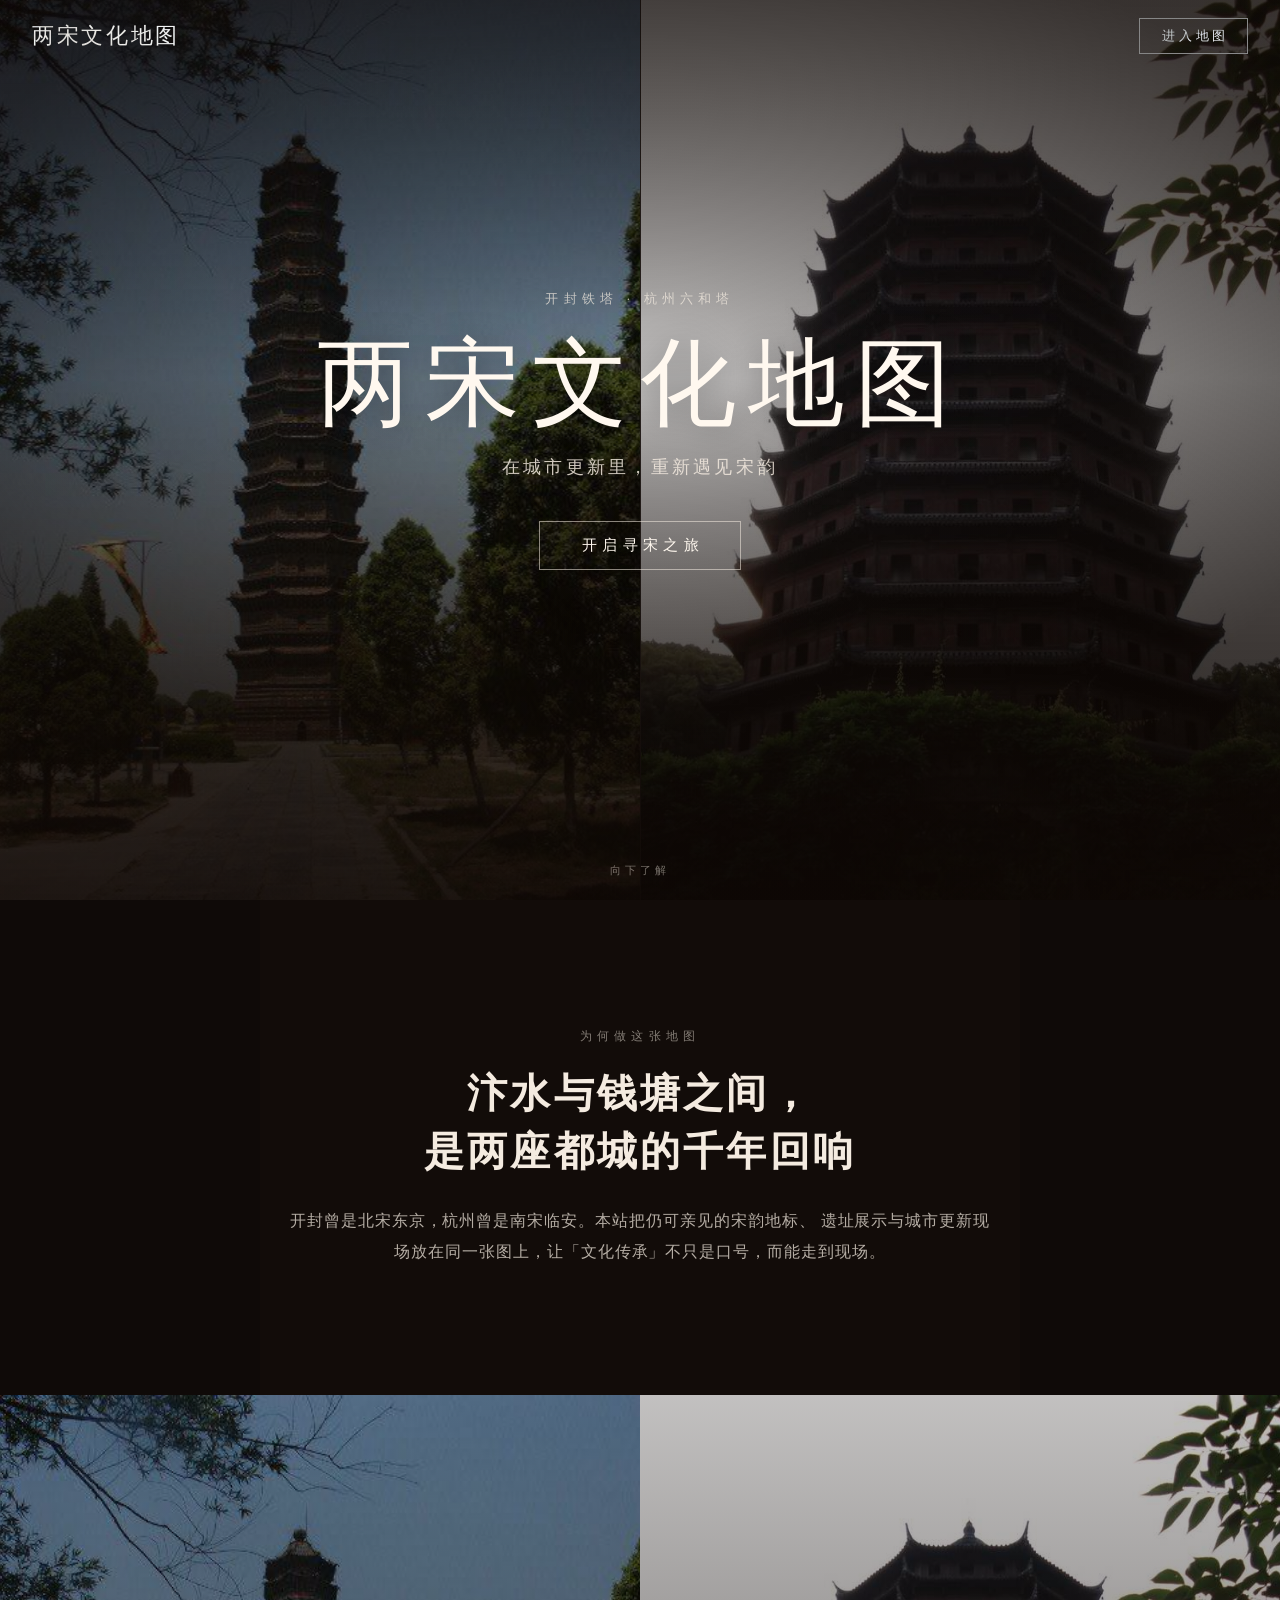
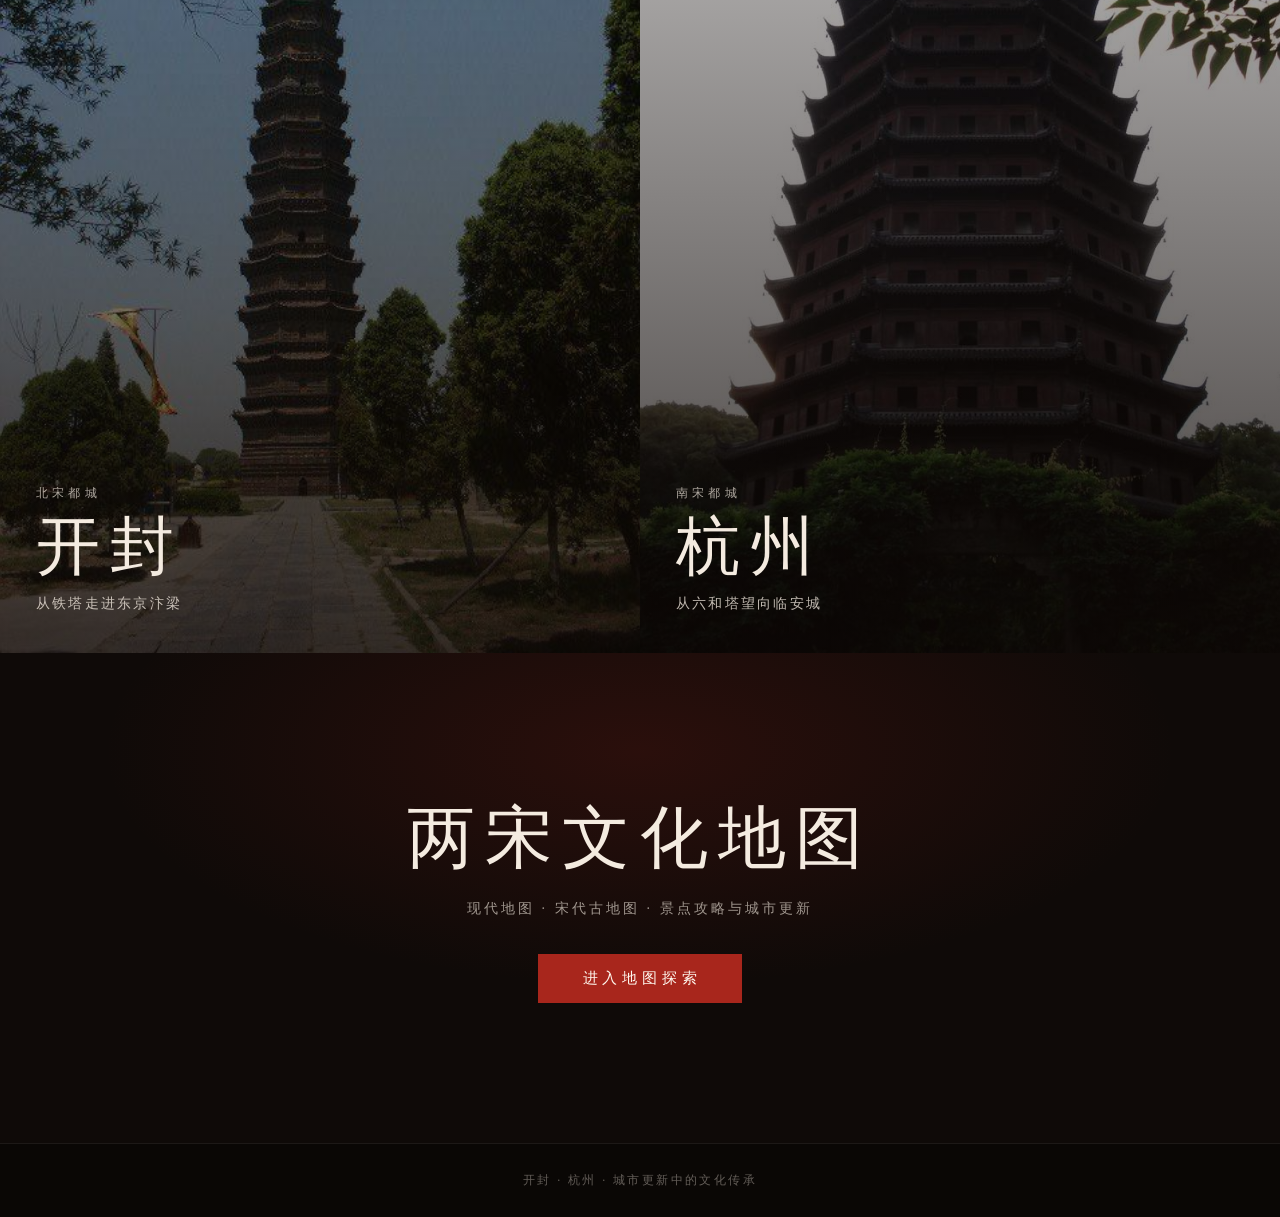
==== commit aac306e9: "Darken map UI, vendor Leaflet, and use local thumbs to fix load issues. EOF  Co-authored-by: Cursor " ====
--- a/index.html
+++ b/index.html
@@ -4,9 +4,6 @@
   <meta charset="UTF-8">
   <meta name="viewport" content="width=device-width, initial-scale=1.0">
   <title>两宋文化地图 · 城市更新中的文化传承</title>
-  <link rel="preconnect" href="https://fonts.googleapis.com">
-  <link rel="preconnect" href="https://fonts.gstatic.com" crossorigin>
-  <link href="https://fonts.googleapis.com/css2?family=Ma+Shan+Zheng&family=Noto+Serif+SC:wght@400;600;700&display=swap" rel="stylesheet">
   <link rel="stylesheet" href="css/landing.css">
 </head>
 <body class="page-home">
--- a/css/landing.css
+++ b/css/landing.css
@@ -1,4 +1,4 @@
-/* 首页 · 文化叙事（无地图） */
+﻿/* 首页 · 文化叙事（无地图） */
 *, *::before, *::after { box-sizing: border-box; margin: 0; padding: 0; }
 
 :root {
@@ -13,7 +13,7 @@
 }
 
 body.page-home {
-  font-family: "Noto Serif SC", "Songti SC", "Microsoft YaHei", serif;
+  font-family: "Songti SC", "STSong", "SimSun", "Microsoft YaHei", serif;
   color: var(--ink);
   background: #0f0a08;
   overflow-x: hidden;
@@ -37,7 +37,7 @@
   color: #fff;
 }
 .home-nav-brand {
-  font-family: "Ma Shan Zheng", "KaiTi", cursive;
+  font-family: "KaiTi", "STKaiti", "FangSong", cursive;
   font-size: 22px;
   letter-spacing: .12em;
 }
@@ -114,7 +114,7 @@
   animation: homeRise .9s .2s ease forwards;
 }
 .home-hero-brand {
-  font-family: "Ma Shan Zheng", "KaiTi", cursive;
+  font-family: "KaiTi", "STKaiti", "FangSong", cursive;
   font-size: clamp(52px, 8.5vw, 96px);
   font-weight: 400;
   letter-spacing: .12em;
@@ -249,7 +249,7 @@
 }
 .home-city-copy strong {
   display: block;
-  font-family: "Ma Shan Zheng", "KaiTi", cursive;
+  font-family: "KaiTi", "STKaiti", "FangSong", cursive;
   font-size: clamp(40px, 5vw, 64px);
   font-weight: 400;
   letter-spacing: .16em;
@@ -274,7 +274,7 @@
     #0f0a08;
 }
 .home-end-brand {
-  font-family: "Ma Shan Zheng", "KaiTi", cursive;
+  font-family: "KaiTi", "STKaiti", "FangSong", cursive;
   font-size: clamp(40px, 6vw, 68px);
   font-weight: 400;
   letter-spacing: .14em;
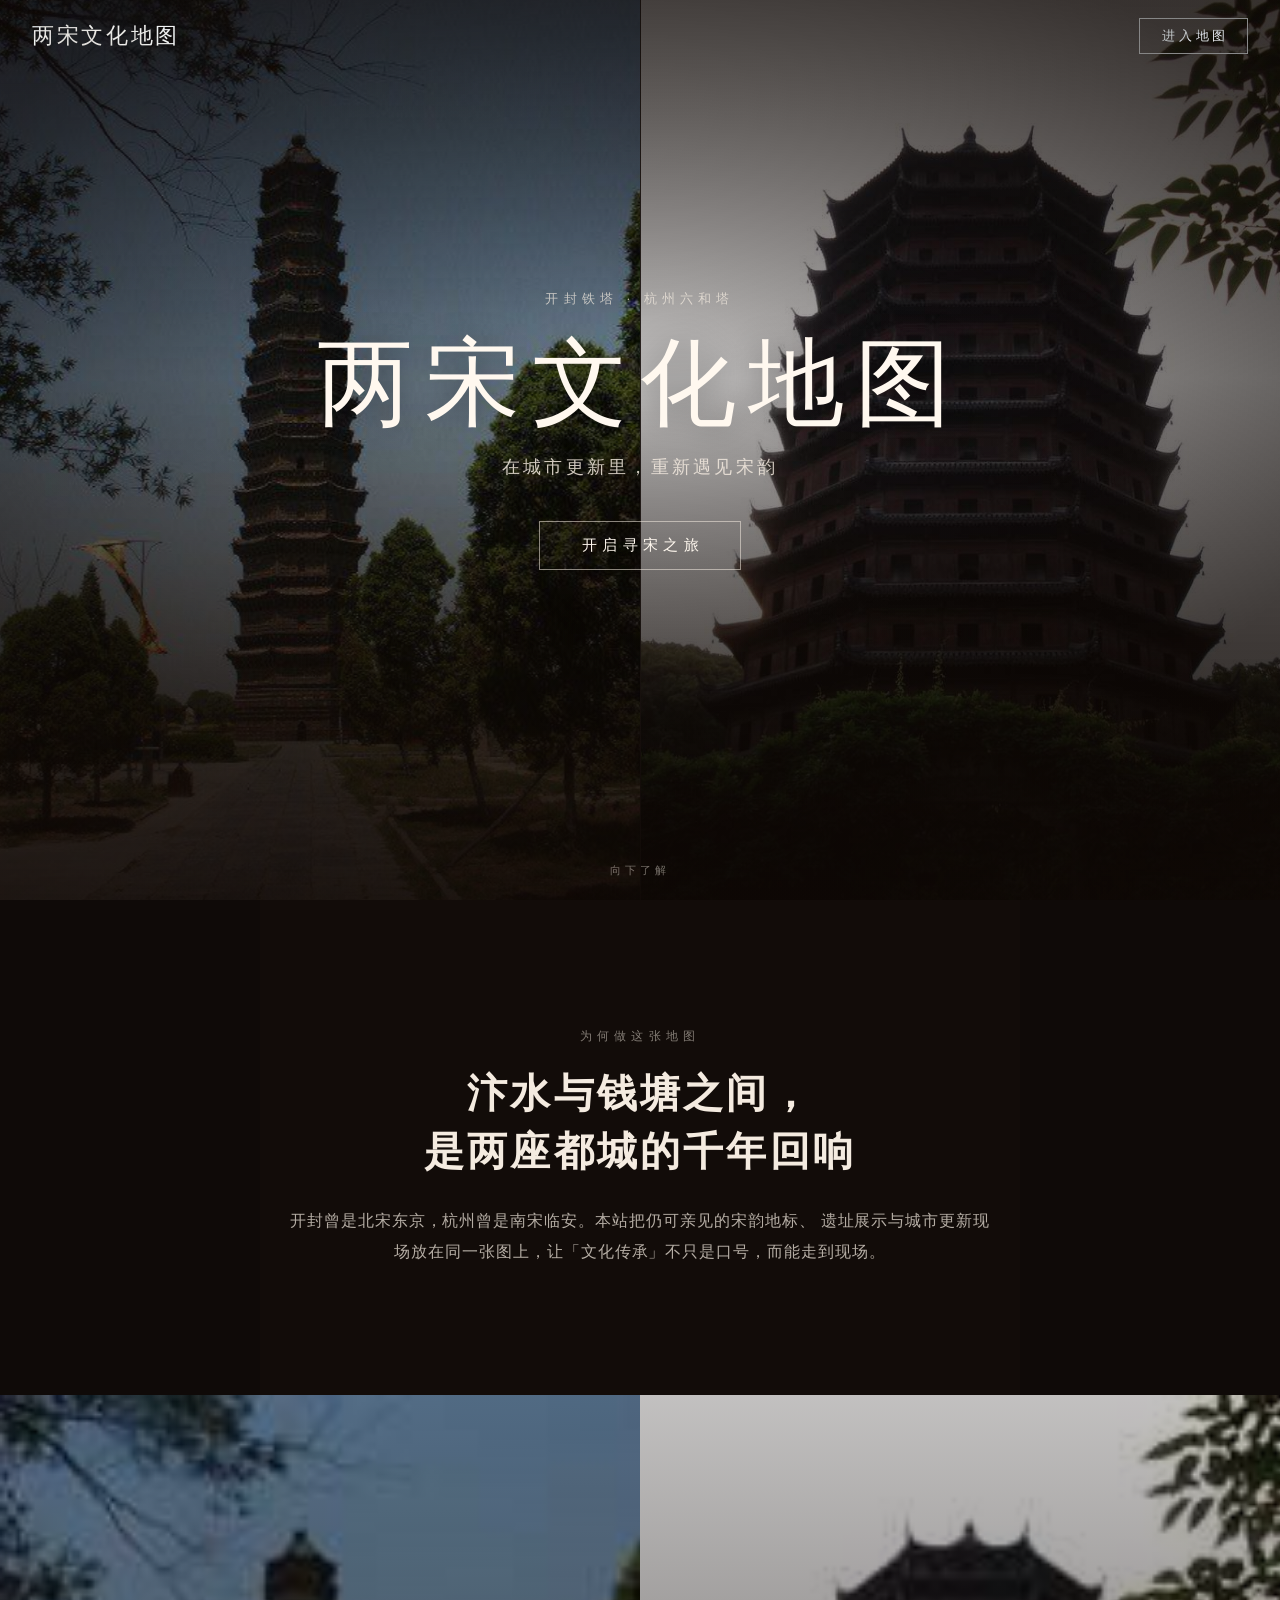
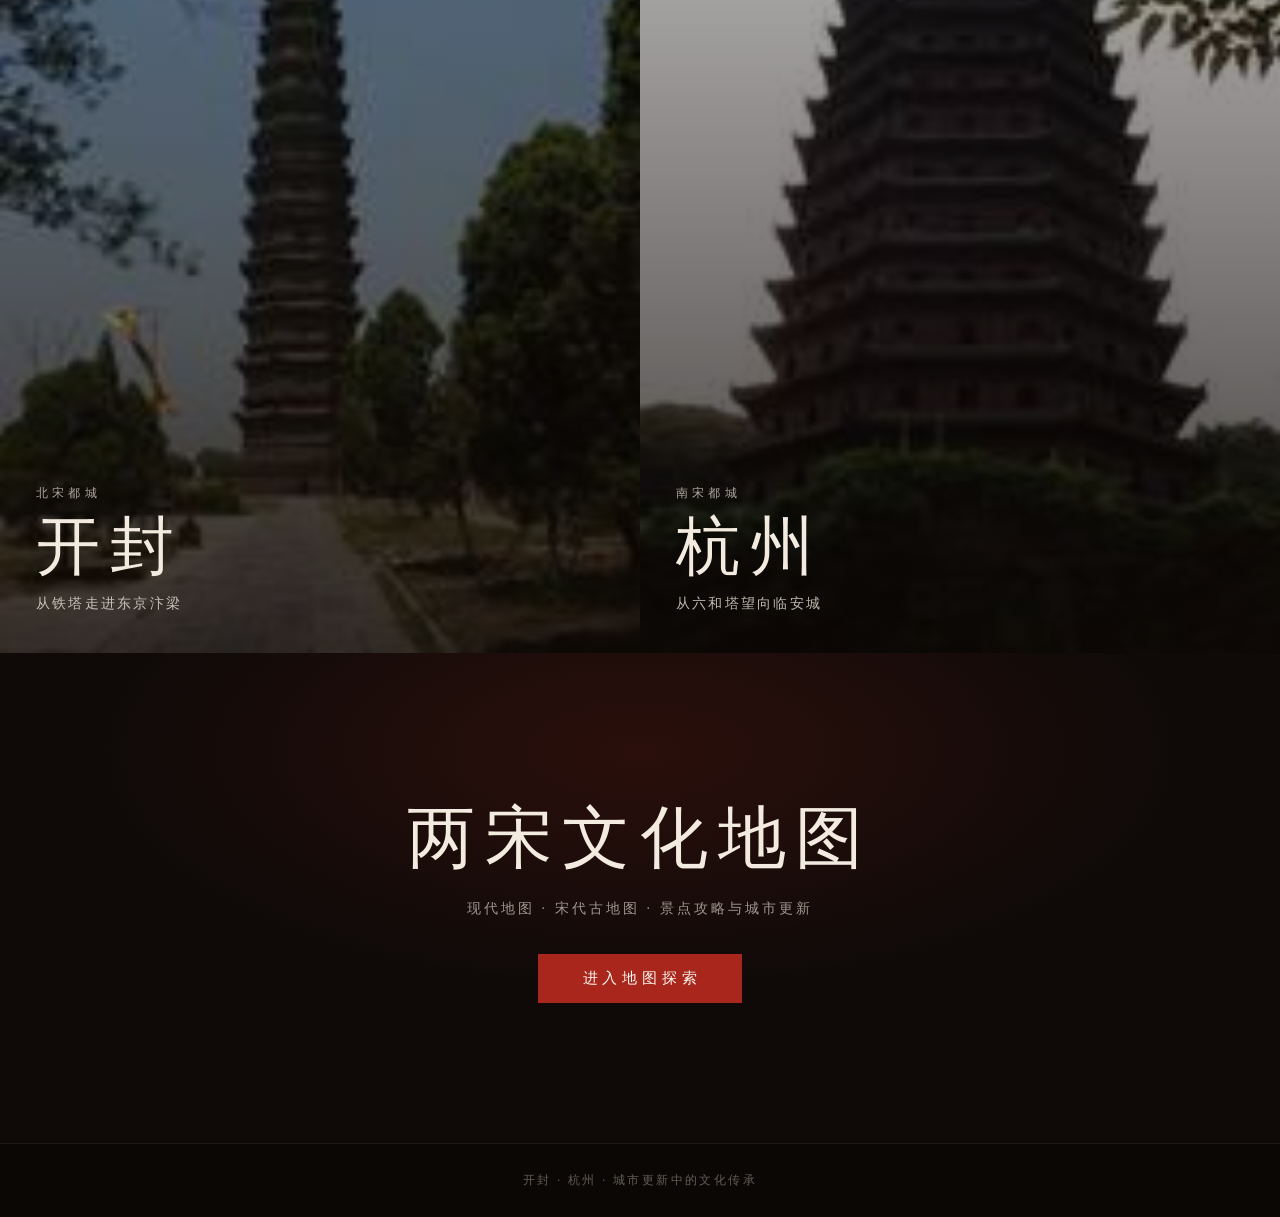
==== commit 3f9193ab: "Speed up GitHub image loads via jsDelivr CDN and smaller pin thumbs. EOF  Co-authored-by: Cursor <cu" ====
--- a/index.html
+++ b/index.html
@@ -16,10 +16,10 @@
   <section class="home-hero">
     <div class="home-hero-visual" aria-hidden="true">
       <div class="home-hero-panel">
-        <img src="image/intro-kaifeng.jpg" alt="">
+        <img src="image/intro-kaifeng.jpg" alt="" decoding="async" fetchpriority="high">
       </div>
       <div class="home-hero-panel">
-        <img src="image/intro-hangzhou.jpg" alt="">
+        <img src="image/intro-hangzhou.jpg" alt="" decoding="async" fetchpriority="high">
       </div>
       <div class="home-hero-veil"></div>
     </div>
@@ -43,7 +43,7 @@
 
   <section class="home-cities">
     <a class="home-city home-city--kf" href="map.html?city=kaifeng">
-      <img src="image/intro-kaifeng.jpg" alt="开封铁塔">
+      <img src="image/thumbs/intro-kaifeng.jpg" alt="开封铁塔" loading="lazy" decoding="async">
       <div class="home-city-veil"></div>
       <div class="home-city-copy">
         <span>北宋都城</span>
@@ -52,7 +52,7 @@
       </div>
     </a>
     <a class="home-city home-city--hz" href="map.html?city=hangzhou">
-      <img src="image/intro-hangzhou.jpg" alt="杭州六和塔">
+      <img src="image/thumbs/intro-hangzhou.jpg" alt="杭州六和塔" loading="lazy" decoding="async">
       <div class="home-city-veil"></div>
       <div class="home-city-copy">
         <span>南宋都城</span>
@@ -71,5 +71,12 @@
   <footer class="home-foot">
     <span>开封 · 杭州 · 城市更新中的文化传承</span>
   </footer>
+  <script src="js/config.js"></script>
+  <script>
+    document.querySelectorAll('img[src]').forEach(function (img) {
+      var s = img.getAttribute('src');
+      if (s && s.indexOf('http') !== 0) img.src = assetUrl(s);
+    });
+  </script>
 </body>
 </html>
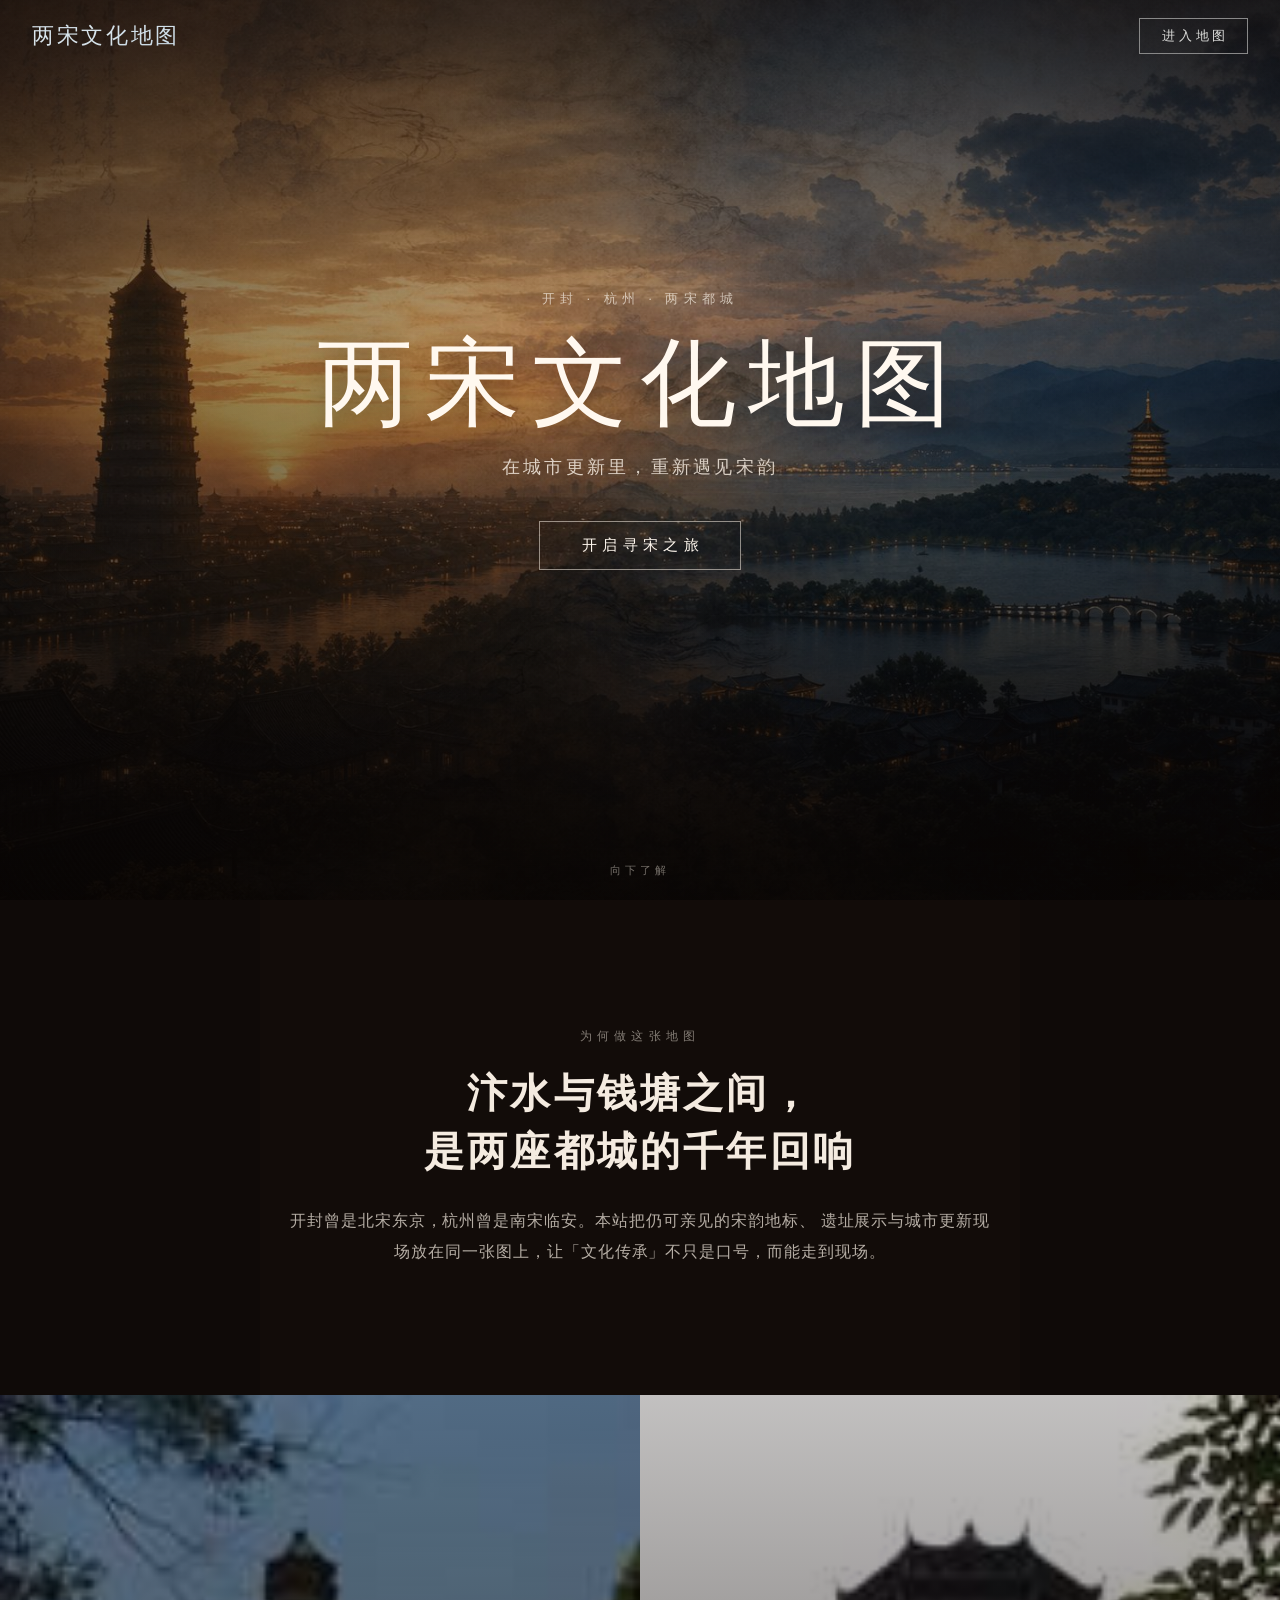
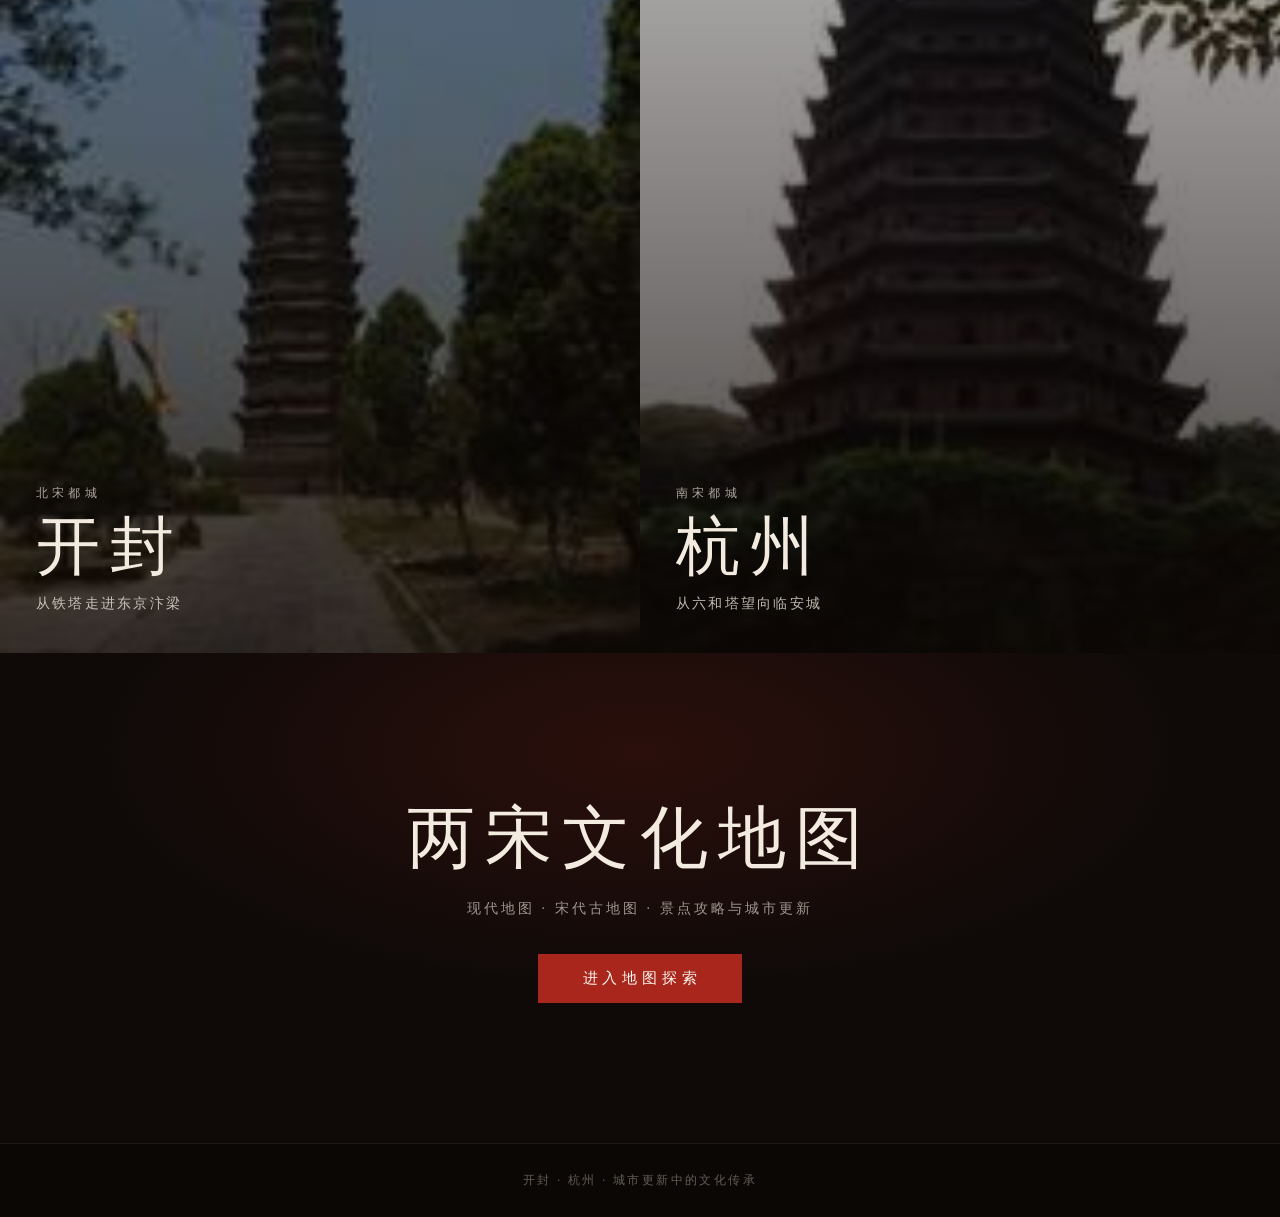
==== commit 48fc999f: "Refresh homepage hero art and fix truncated ancient map labels. Co-authored-by: Cursor <cursoragent@" ====
--- a/index.html
+++ b/index.html
@@ -12,19 +12,14 @@
     <a class="home-nav-cta" href="map.html">进入地图</a>
   </header>
 
-  <!-- 首屏：品牌 + 双塔实景，不出现地图 -->
+  <!-- 首屏：品牌 + 整体主视觉 -->
   <section class="home-hero">
     <div class="home-hero-visual" aria-hidden="true">
-      <div class="home-hero-panel">
-        <img src="image/intro-kaifeng.jpg" alt="" decoding="async" fetchpriority="high">
-      </div>
-      <div class="home-hero-panel">
-        <img src="image/intro-hangzhou.jpg" alt="" decoding="async" fetchpriority="high">
-      </div>
+      <img class="home-hero-img" src="image/hero-song.jpg" alt="" decoding="async" fetchpriority="high">
       <div class="home-hero-veil"></div>
     </div>
     <div class="home-hero-copy">
-      <p class="home-hero-place">开封铁塔 · 杭州六和塔</p>
+      <p class="home-hero-place">开封 · 杭州 · 两宋都城</p>
       <h1 class="home-hero-brand">两宋文化地图</h1>
       <p class="home-hero-sub">在城市更新里，重新遇见宋韵</p>
       <a class="home-hero-cta" href="map.html">开启寻宋之旅</a>
--- a/css/landing.css
+++ b/css/landing.css
@@ -18,6 +18,23 @@
   background: #0f0a08;
   overflow-x: hidden;
   -webkit-font-smoothing: antialiased;
+  scrollbar-width: thin;
+  scrollbar-color: #6b5a48 #0f0a08;
+}
+
+body.page-home::-webkit-scrollbar {
+  width: 8px;
+}
+body.page-home::-webkit-scrollbar-track {
+  background: #0f0a08;
+}
+body.page-home::-webkit-scrollbar-thumb {
+  background: #6b5a48;
+  border-radius: 4px;
+  border: 2px solid #0f0a08;
+}
+body.page-home::-webkit-scrollbar-thumb:hover {
+  background: #8a7460;
 }
 
 a { color: inherit; text-decoration: none; }
@@ -65,27 +82,15 @@
 .home-hero-visual {
   position: absolute;
   inset: 0;
-  display: grid;
-  grid-template-columns: 1fr 1fr;
-}
-.home-hero-panel {
-  position: relative;
   overflow: hidden;
 }
-.home-hero-panel + .home-hero-panel {
-  border-left: 1px solid rgba(244, 235, 224, .16);
-}
-.home-hero-panel img {
+.home-hero-img {
   width: 100%;
   height: 100%;
   object-fit: cover;
-  object-position: center 22%;
+  object-position: center 42%;
   transform: scale(1.08);
-  animation: homeKen 20s ease-out forwards;
-}
-.home-hero-panel:last-child img {
-  object-position: center 35%;
-  animation-delay: .4s;
+  animation: homeKen 22s ease-out forwards;
 }
 @keyframes homeKen {
   from { transform: scale(1.14) translate3d(0, 2%, 0); }
@@ -95,8 +100,8 @@
   position: absolute;
   inset: 0;
   background:
-    linear-gradient(180deg, rgba(15, 8, 5, .62) 0%, rgba(15, 8, 5, .28) 42%, rgba(15, 8, 5, .82) 100%),
-    radial-gradient(ellipse 58% 52% at 50% 40%, transparent 8%, rgba(8, 4, 2, .55) 100%);
+    linear-gradient(180deg, rgba(12, 6, 4, .55) 0%, rgba(12, 6, 4, .22) 40%, rgba(10, 5, 3, .78) 100%),
+    radial-gradient(ellipse 62% 55% at 50% 38%, transparent 10%, rgba(6, 3, 2, .5) 100%);
 }
 .home-hero-copy {
   position: relative;
@@ -313,10 +318,56 @@
 
 @media (max-width: 800px) {
   .home-nav { padding: 14px 18px; }
-  .home-hero-visual { grid-template-columns: 1fr; }
-  .home-hero-panel:first-child { display: none; }
   .home-cities { grid-template-columns: 1fr; }
   .home-hero-place,
   .home-hero-sub,
   .home-hero-cta { letter-spacing: .14em; }
 }
+
+/* 微信提示（首页） */
+.wechat-tip {
+  position: fixed;
+  inset: 0;
+  z-index: 10000;
+  background: rgba(10, 7, 5, 0.72);
+  display: flex;
+  align-items: center;
+  justify-content: center;
+  padding: 24px;
+}
+.wechat-tip-card {
+  width: min(420px, 100%);
+  background: #1a1510;
+  border: 1px solid rgba(244, 235, 224, 0.18);
+  color: #f4ebe0;
+  padding: 28px 24px;
+  text-align: center;
+}
+.wechat-tip-title { font-size: 18px; letter-spacing: .12em; margin-bottom: 12px; }
+.wechat-tip-text { font-size: 14px; line-height: 1.7; color: rgba(244,235,224,.78); margin-bottom: 20px; }
+.wechat-tip-btn {
+  border: 1px solid rgba(244, 235, 224, 0.4);
+  background: #a8261c;
+  color: #fff8ef;
+  padding: 10px 22px;
+  font-size: 14px;
+  letter-spacing: .16em;
+  cursor: pointer;
+}
+.wechat-tip-actions {
+  display: flex;
+  flex-wrap: wrap;
+  gap: 10px;
+  justify-content: center;
+}
+.wechat-tip-btn-ghost {
+  background: transparent;
+  color: #f4ebe0;
+}
+.wechat-tip-link {
+  display: inline-block;
+  margin-top: 8px;
+  font-size: 12px;
+  word-break: break-all;
+  color: #f0d9a8;
+}
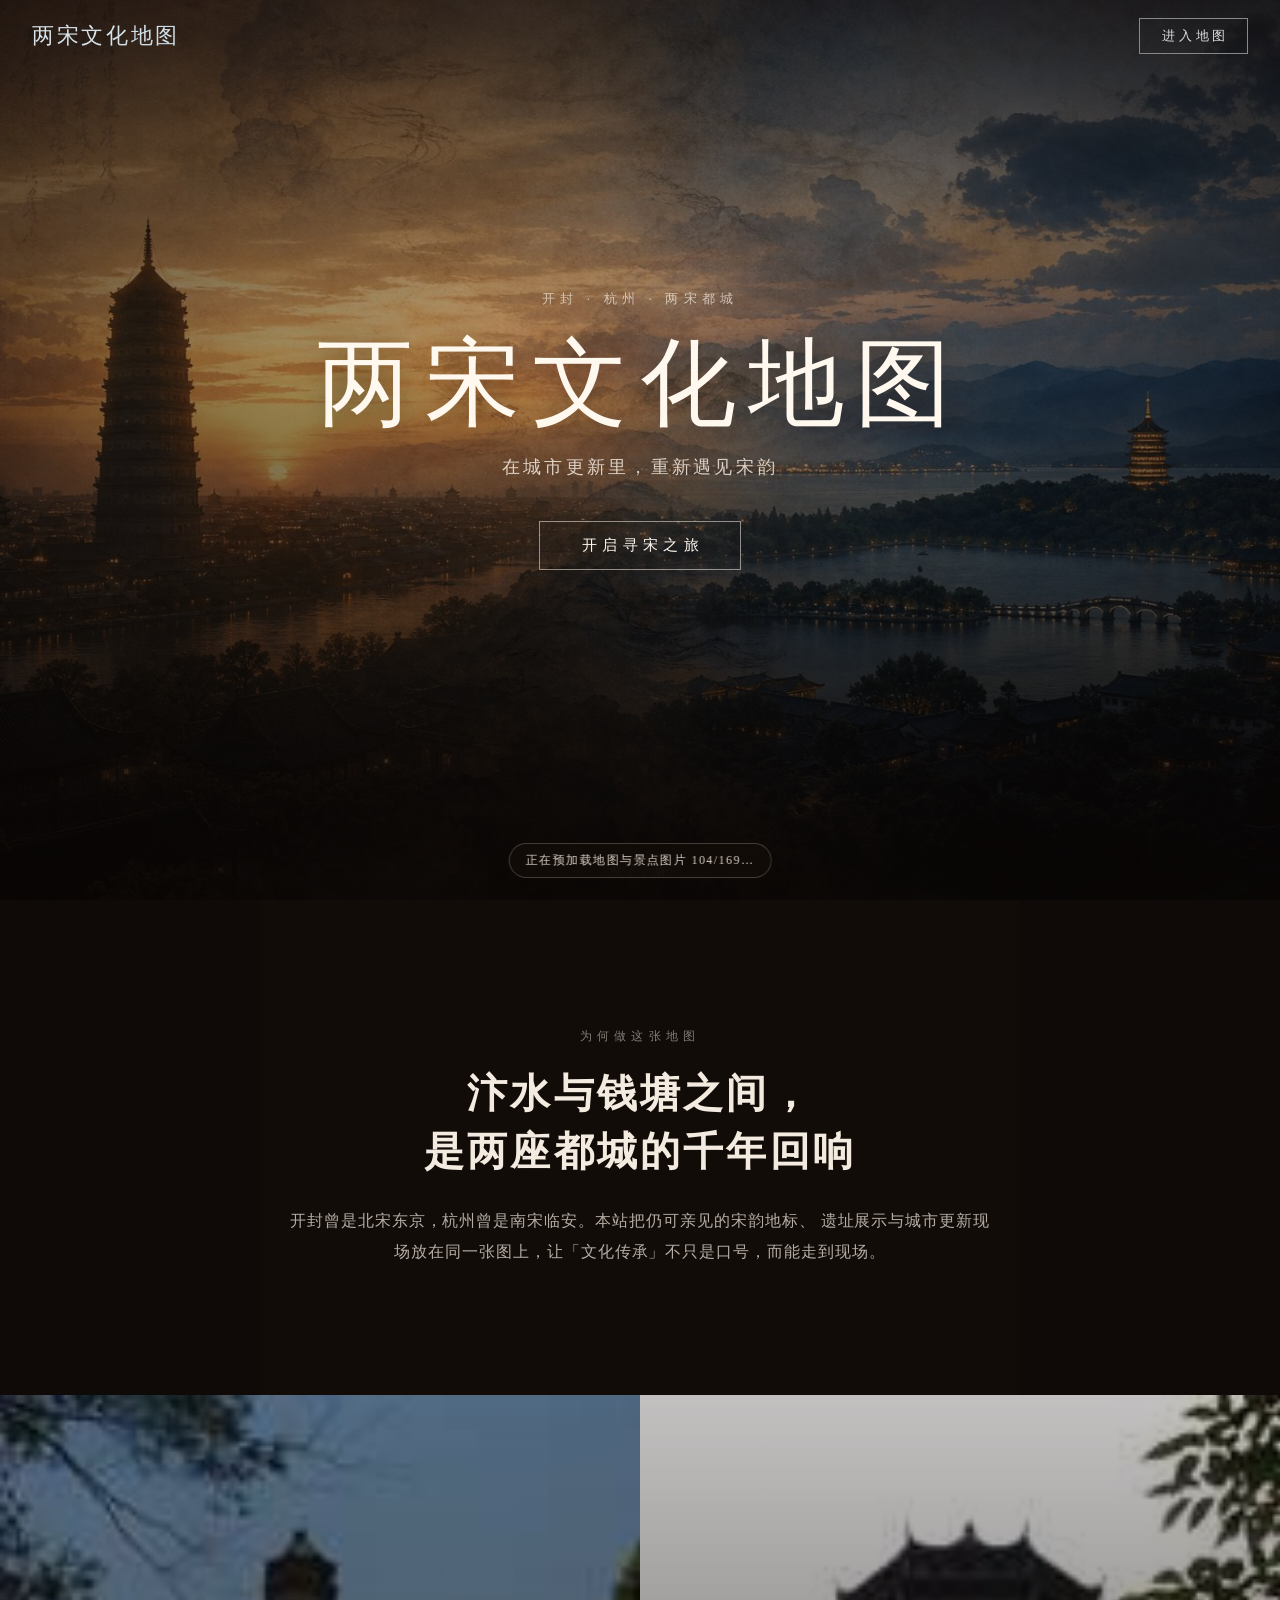
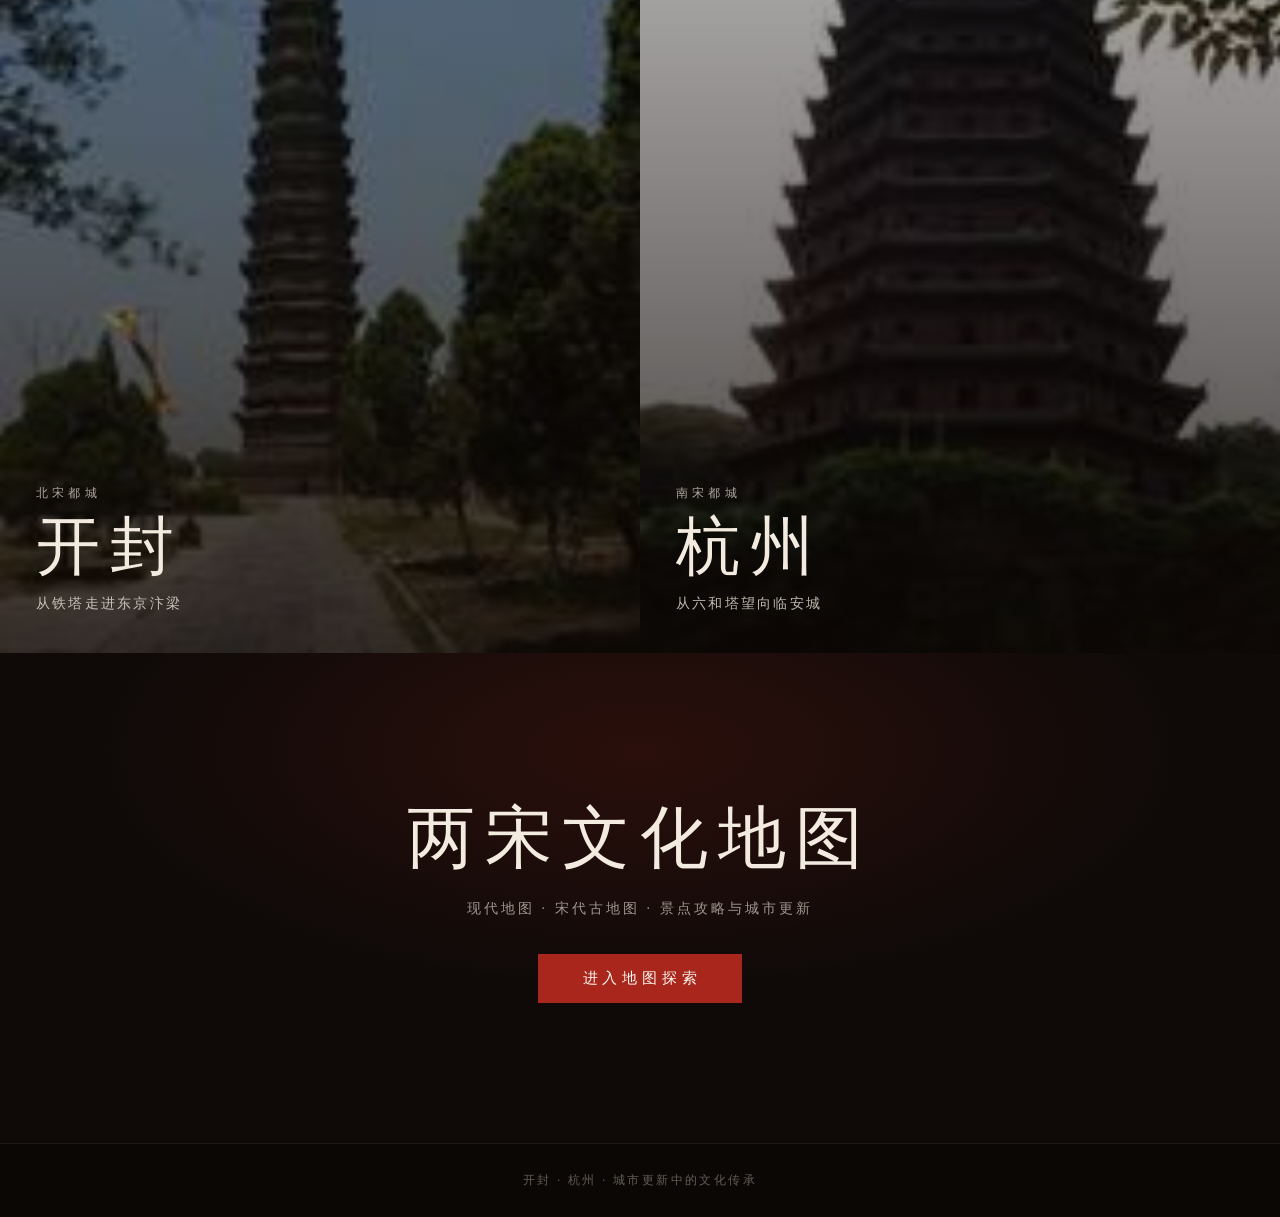
==== commit f2d7163a: "Preload all site images after the homepage hero is ready. Co-authored-by: Cursor <cursoragent@cursor" ====
--- a/index.html
+++ b/index.html
@@ -67,6 +67,8 @@
     <span>开封 · 杭州 · 城市更新中的文化传承</span>
   </footer>
   <script src="js/config.js"></script>
+  <script src="js/asset-manifest.js"></script>
+  <script src="js/preload.js"></script>
   <script>
     document.querySelectorAll('img[src]').forEach(function (img) {
       var s = img.getAttribute('src');
--- a/css/landing.css
+++ b/css/landing.css
@@ -371,3 +371,31 @@
   word-break: break-all;
   color: #f0d9a8;
 }
+
+/* 全站资源预加载提示 */
+.preload-status {
+  position: fixed;
+  left: 50%;
+  bottom: 22px;
+  transform: translateX(-50%);
+  z-index: 50;
+  padding: 8px 16px;
+  border-radius: 999px;
+  background: rgba(20, 14, 10, 0.78);
+  border: 1px solid rgba(244, 235, 224, 0.22);
+  color: rgba(244, 235, 224, 0.88);
+  font-size: 12px;
+  letter-spacing: 0.12em;
+  backdrop-filter: blur(8px);
+  transition: opacity .45s ease, transform .45s ease;
+  pointer-events: none;
+  white-space: nowrap;
+}
+.preload-status.is-done {
+  border-color: rgba(168, 38, 28, 0.45);
+  color: #fff8ef;
+}
+.preload-status.is-hide {
+  opacity: 0;
+  transform: translateX(-50%) translateY(10px);
+}
